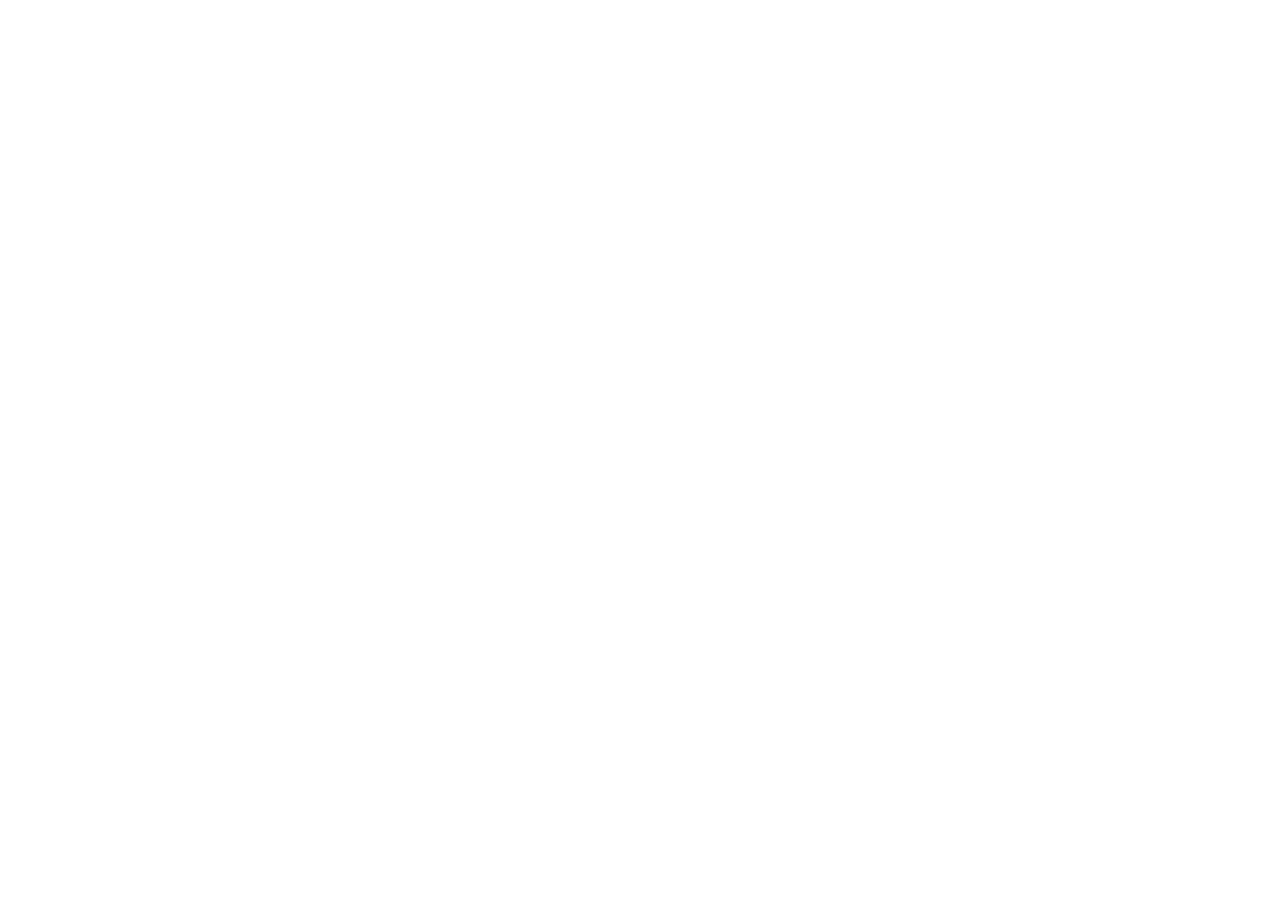
==== index.html @ 5526983c "init project" ====
<!DOCTYPE html>
<html lang="en">
<head>
    <meta charset="UTF-8">
    <meta http-equiv="X-UA-Compatible" content="IE=edge">
    <meta name="viewport" content="width=device-width, initial-scale=1.0">
    <title>Document</title>
</head>
<body>
    
</body>
</html>
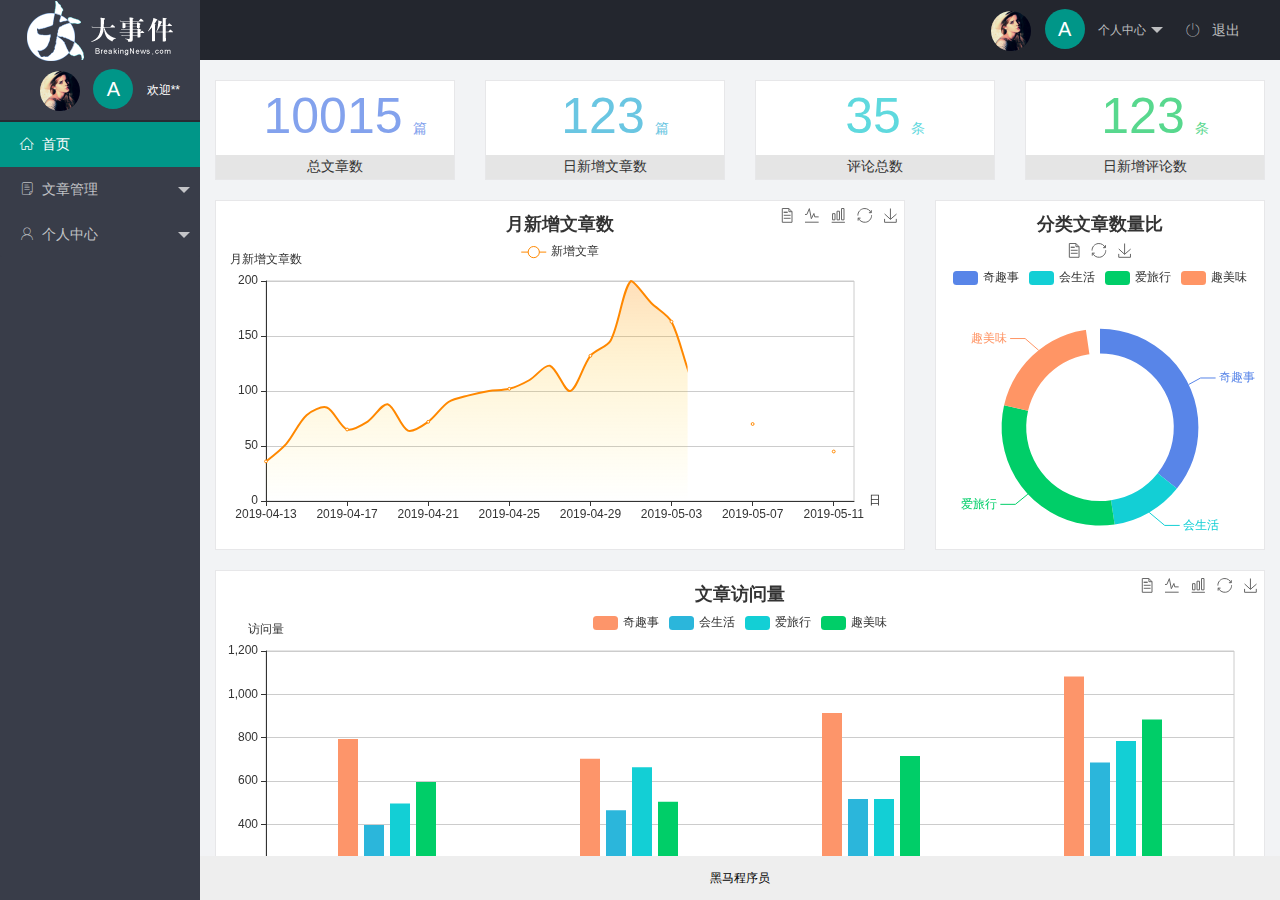
==== commit 1ebec8bf: "完成了主页功能的开发" ====
--- a/index.html
+++ b/index.html
@@ -4,9 +4,85 @@
     <meta charset="UTF-8">
     <meta http-equiv="X-UA-Compatible" content="IE=edge">
     <meta name="viewport" content="width=device-width, initial-scale=1.0">
-    <title>Document</title>
+    <title>后台主页</title>
+    <link rel="stylesheet" href="/assets/fonts/iconfont.css">
+    <link rel="stylesheet" href="/assets/lib/layui/css/layui.css">
+    <link rel="stylesheet" href="/assets/css/index.css">
 </head>
 <body>
-    
-</body>
+    <div class="layui-layout layui-layout-admin">
+      <div class="layui-header">
+        <div class="layui-logo layui-hide-xs layui-bg-black">
+          <img src="/assets/images/logo.png" alt="">
+        </div>
+        <!-- 头部区域（可配合layui 已有的水平导航） -->
+        <ul class="layui-nav layui-layout-right">
+          <li class="layui-nav-item layui-hide layui-show-md-inline-block">
+            <a href="javascript:;" class="head_img">
+              <img src="/assets/images/sample.jpg" class="layui-nav-img">
+              <span class="text_avatar">A</span>
+              个人中心
+            </a>
+            <dl class="layui-nav-child">
+              <dd><a href="">基本资料</a></dd>
+              <dd><a href="">更换头像</a></dd>
+              <dd><a href="">重置密码</a></dd>
+            </dl>
+          </li>
+          <li class="layui-nav-item" lay-header-event="menuRight" lay-unselect>
+            <a href="javascript:;" id="tuichu_btn"><span class="iconfont icon-tuichu"></span>
+              退出
+            </a>
+          </li>
+        </ul>
+      </div>
+      
+      <div class="layui-side layui-bg-black">
+        <div class="layui-side-scroll">
+          <div class="head_img">
+            <img src="/assets/images/sample.jpg" class="layui-nav-img">
+            <span class="text_avatar">A</span>
+            <span id="welcome">欢迎**</span>
+          </div>
+          <!-- 左侧导航区域（可配合layui已有的垂直导航） -->
+          <ul class="layui-nav layui-nav-tree" lay-filter="test" lay-shrink="all">
+            <li class="layui-nav-item layui-this"><a href="/home/dashboard.html" target="fm">
+              <span class="iconfont icon-home"></span>首页</a></li>
+            <li class="layui-nav-item">
+              <a class="" href="javascript:;"><span class="iconfont icon-16"></span>文章管理</a>
+              <dl class="layui-nav-child">
+                <dd><a href="javascript:;"><i class="layui-icon layui-icon-app"></i>文字类别</a></dd>
+                <dd><a href="javascript:;"><i class="layui-icon layui-icon-app"></i>文字列表</a></dd>
+                <dd><a href="javascript:;"><i class="layui-icon layui-icon-app"></i>发表文章</a></dd>
+              </dl>
+            </li>
+            <li class="layui-nav-item">
+              <a href="javascript:;"><span class="iconfont icon-user"></span>个人中心</a>
+              <dl class="layui-nav-child">
+                <dd><a href="javascript:;"><i class="layui-icon layui-icon-app"></i>基本资料</a></dd>
+                <dd><a href="javascript:;"><i class="layui-icon layui-icon-app"></i>更换头像</a></dd>
+                <dd><a href=""><i class="layui-icon layui-icon-app"></i>重置密码</a></dd>
+              </dl>
+            </li>           
+          </ul>
+        </div>
+      </div>
+      
+      <div class="layui-body">
+        <!-- 内容主体区域 -->
+      <iframe name="fm" src="/home/dashboard.html" frameborder="0"></iframe>
+      </div>
+      
+      <div class="layui-footer text_footer">
+        <!-- 底部固定区域 -->
+        黑马程序员
+      </div>
+    </div>
+    <script src="/assets/lib/layui/layui.all.js"></script> 
+    <script src="/assets/lib/jquery.js"></script>
+
+    <script src="/assets/js/baseAPI.js"></script>
+
+    <script src="/assets/js/index.js"></script>
+    </body>
 </html>--- a/assets/fonts/iconfont.css
+++ b/assets/fonts/iconfont.css
@@ -0,0 +1,37 @@
+@font-face {font-family: "iconfont";
+  src: url('iconfont.eot?t=1576139966484'); /* IE9 */
+  src: url('iconfont.eot?t=1576139966484#iefix') format('embedded-opentype'), /* IE6-IE8 */
+  url('[data-uri]') format('woff2'),
+  url('iconfont.woff?t=1576139966484') format('woff'),
+  url('iconfont.ttf?t=1576139966484') format('truetype'), /* chrome, firefox, opera, Safari, Android, iOS 4.2+ */
+  url('iconfont.svg?t=1576139966484#iconfont') format('svg'); /* iOS 4.1- */
+}
+
+.iconfont {
+  font-family: "iconfont" !important;
+  font-size: 16px;
+  font-style: normal;
+  -webkit-font-smoothing: antialiased;
+  -moz-osx-font-smoothing: grayscale;
+}
+
+.icon-home:before {
+  content: "\e6a9";
+}
+
+.icon-user:before {
+  content: "\e614";
+}
+
+.icon-pinglun:before {
+  content: "\e616";
+}
+
+.icon-tuichu:before {
+  content: "\e865";
+}
+
+.icon-16:before {
+  content: "\e615";
+}
+
--- a/assets/lib/layui/css/layui.css
+++ b/assets/lib/layui/css/layui.css
@@ -0,0 +1,2 @@
+/** layui-v2.5.5 MIT License By https://www.layui.com */
+ .layui-inline,img{display:inline-block;vertical-align:middle}h1,h2,h3,h4,h5,h6{font-weight:400}.layui-edge,.layui-header,.layui-inline,.layui-main{position:relative}.layui-body,.layui-edge,.layui-elip{overflow:hidden}.layui-btn,.layui-edge,.layui-inline,img{vertical-align:middle}.layui-btn,.layui-disabled,.layui-icon,.layui-unselect{-moz-user-select:none;-webkit-user-select:none;-ms-user-select:none}.layui-elip,.layui-form-checkbox span,.layui-form-pane .layui-form-label{text-overflow:ellipsis;white-space:nowrap}.layui-breadcrumb,.layui-tree-btnGroup{visibility:hidden}blockquote,body,button,dd,div,dl,dt,form,h1,h2,h3,h4,h5,h6,input,li,ol,p,pre,td,textarea,th,ul{margin:0;padding:0;-webkit-tap-highlight-color:rgba(0,0,0,0)}a:active,a:hover{outline:0}img{border:none}li{list-style:none}table{border-collapse:collapse;border-spacing:0}h4,h5,h6{font-size:100%}button,input,optgroup,option,select,textarea{font-family:inherit;font-size:inherit;font-style:inherit;font-weight:inherit;outline:0}pre{white-space:pre-wrap;white-space:-moz-pre-wrap;white-space:-pre-wrap;white-space:-o-pre-wrap;word-wrap:break-word}body{line-height:24px;font:14px Helvetica Neue,Helvetica,PingFang SC,Tahoma,Arial,sans-serif}hr{height:1px;margin:10px 0;border:0;clear:both}a{color:#333;text-decoration:none}a:hover{color:#777}a cite{font-style:normal;*cursor:pointer}.layui-border-box,.layui-border-box *{box-sizing:border-box}.layui-box,.layui-box *{box-sizing:content-box}.layui-clear{clear:both;*zoom:1}.layui-clear:after{content:'\20';clear:both;*zoom:1;display:block;height:0}.layui-inline{*display:inline;*zoom:1}.layui-edge{display:inline-block;width:0;height:0;border-width:6px;border-style:dashed;border-color:transparent}.layui-edge-top{top:-4px;border-bottom-color:#999;border-bottom-style:solid}.layui-edge-right{border-left-color:#999;border-left-style:solid}.layui-edge-bottom{top:2px;border-top-color:#999;border-top-style:solid}.layui-edge-left{border-right-color:#999;border-right-style:solid}.layui-disabled,.layui-disabled:hover{color:#d2d2d2!important;cursor:not-allowed!important}.layui-circle{border-radius:100%}.layui-show{display:block!important}.layui-hide{display:none!important}@font-face{font-family:layui-icon;src:url(../font/iconfont.eot?v=250);src:url(../font/iconfont.eot?v=250#iefix) format('embedded-opentype'),url(../font/iconfont.woff2?v=250) format('woff2'),url(../font/iconfont.woff?v=250) format('woff'),url(../font/iconfont.ttf?v=250) format('truetype'),url(../font/iconfont.svg?v=250#layui-icon) format('svg')}.layui-icon{font-family:layui-icon!important;font-size:16px;font-style:normal;-webkit-font-smoothing:antialiased;-moz-osx-font-smoothing:grayscale}.layui-icon-reply-fill:before{content:"\e611"}.layui-icon-set-fill:before{content:"\e614"}.layui-icon-menu-fill:before{content:"\e60f"}.layui-icon-search:before{content:"\e615"}.layui-icon-share:before{content:"\e641"}.layui-icon-set-sm:before{content:"\e620"}.layui-icon-engine:before{content:"\e628"}.layui-icon-close:before{content:"\1006"}.layui-icon-close-fill:before{content:"\1007"}.layui-icon-chart-screen:before{content:"\e629"}.layui-icon-star:before{content:"\e600"}.layui-icon-circle-dot:before{content:"\e617"}.layui-icon-chat:before{content:"\e606"}.layui-icon-release:before{content:"\e609"}.layui-icon-list:before{content:"\e60a"}.layui-icon-chart:before{content:"\e62c"}.layui-icon-ok-circle:before{content:"\1005"}.layui-icon-layim-theme:before{content:"\e61b"}.layui-icon-table:before{content:"\e62d"}.layui-icon-right:before{content:"\e602"}.layui-icon-left:before{content:"\e603"}.layui-icon-cart-simple:before{content:"\e698"}.layui-icon-face-cry:before{content:"\e69c"}.layui-icon-face-smile:before{content:"\e6af"}.layui-icon-survey:before{content:"\e6b2"}.layui-icon-tree:before{content:"\e62e"}.layui-icon-upload-circle:before{content:"\e62f"}.layui-icon-add-circle:before{content:"\e61f"}.layui-icon-download-circle:before{content:"\e601"}.layui-icon-templeate-1:before{content:"\e630"}.layui-icon-util:before{content:"\e631"}.layui-icon-face-surprised:before{content:"\e664"}.layui-icon-edit:before{content:"\e642"}.layui-icon-speaker:before{content:"\e645"}.layui-icon-down:before{content:"\e61a"}.layui-icon-file:before{content:"\e621"}.layui-icon-layouts:before{content:"\e632"}.layui-icon-rate-half:before{content:"\e6c9"}.layui-icon-add-circle-fine:before{content:"\e608"}.layui-icon-prev-circle:before{content:"\e633"}.layui-icon-read:before{content:"\e705"}.layui-icon-404:before{content:"\e61c"}.layui-icon-carousel:before{content:"\e634"}.layui-icon-help:before{content:"\e607"}.layui-icon-code-circle:before{content:"\e635"}.layui-icon-water:before{content:"\e636"}.layui-icon-username:before{content:"\e66f"}.layui-icon-find-fill:before{content:"\e670"}.layui-icon-about:before{content:"\e60b"}.layui-icon-location:before{content:"\e715"}.layui-icon-up:before{content:"\e619"}.layui-icon-pause:before{content:"\e651"}.layui-icon-date:before{content:"\e637"}.layui-icon-layim-uploadfile:before{content:"\e61d"}.layui-icon-delete:before{content:"\e640"}.layui-icon-play:before{content:"\e652"}.layui-icon-top:before{content:"\e604"}.layui-icon-friends:before{content:"\e612"}.layui-icon-refresh-3:before{content:"\e9aa"}.layui-icon-ok:before{content:"\e605"}.layui-icon-layer:before{content:"\e638"}.layui-icon-face-smile-fine:before{content:"\e60c"}.layui-icon-dollar:before{content:"\e659"}.layui-icon-group:before{content:"\e613"}.layui-icon-layim-download:before{content:"\e61e"}.layui-icon-picture-fine:before{content:"\e60d"}.layui-icon-link:before{content:"\e64c"}.layui-icon-diamond:before{content:"\e735"}.layui-icon-log:before{content:"\e60e"}.layui-icon-rate-solid:before{content:"\e67a"}.layui-icon-fonts-del:before{content:"\e64f"}.layui-icon-unlink:before{content:"\e64d"}.layui-icon-fonts-clear:before{content:"\e639"}.layui-icon-triangle-r:before{content:"\e623"}.layui-icon-circle:before{content:"\e63f"}.layui-icon-radio:before{content:"\e643"}.layui-icon-align-center:before{content:"\e647"}.layui-icon-align-right:before{content:"\e648"}.layui-icon-align-left:before{content:"\e649"}.layui-icon-loading-1:before{content:"\e63e"}.layui-icon-return:before{content:"\e65c"}.layui-icon-fonts-strong:before{content:"\e62b"}.layui-icon-upload:before{content:"\e67c"}.layui-icon-dialogue:before{content:"\e63a"}.layui-icon-video:before{content:"\e6ed"}.layui-icon-headset:before{content:"\e6fc"}.layui-icon-cellphone-fine:before{content:"\e63b"}.layui-icon-add-1:before{content:"\e654"}.layui-icon-face-smile-b:before{content:"\e650"}.layui-icon-fonts-html:before{content:"\e64b"}.layui-icon-form:before{content:"\e63c"}.layui-icon-cart:before{content:"\e657"}.layui-icon-camera-fill:before{content:"\e65d"}.layui-icon-tabs:before{content:"\e62a"}.layui-icon-fonts-code:before{content:"\e64e"}.layui-icon-fire:before{content:"\e756"}.layui-icon-set:before{content:"\e716"}.layui-icon-fonts-u:before{content:"\e646"}.layui-icon-triangle-d:before{content:"\e625"}.layui-icon-tips:before{content:"\e702"}.layui-icon-picture:before{content:"\e64a"}.layui-icon-more-vertical:before{content:"\e671"}.layui-icon-flag:before{content:"\e66c"}.layui-icon-loading:before{content:"\e63d"}.layui-icon-fonts-i:before{content:"\e644"}.layui-icon-refresh-1:before{content:"\e666"}.layui-icon-rmb:before{content:"\e65e"}.layui-icon-home:before{content:"\e68e"}.layui-icon-user:before{content:"\e770"}.layui-icon-notice:before{content:"\e667"}.layui-icon-login-weibo:before{content:"\e675"}.layui-icon-voice:before{content:"\e688"}.layui-icon-upload-drag:before{content:"\e681"}.layui-icon-login-qq:before{content:"\e676"}.layui-icon-snowflake:before{content:"\e6b1"}.layui-icon-file-b:before{content:"\e655"}.layui-icon-template:before{content:"\e663"}.layui-icon-auz:before{content:"\e672"}.layui-icon-console:before{content:"\e665"}.layui-icon-app:before{content:"\e653"}.layui-icon-prev:before{content:"\e65a"}.layui-icon-website:before{content:"\e7ae"}.layui-icon-next:before{content:"\e65b"}.layui-icon-component:before{content:"\e857"}.layui-icon-more:before{content:"\e65f"}.layui-icon-login-wechat:before{content:"\e677"}.layui-icon-shrink-right:before{content:"\e668"}.layui-icon-spread-left:before{content:"\e66b"}.layui-icon-camera:before{content:"\e660"}.layui-icon-note:before{content:"\e66e"}.layui-icon-refresh:before{content:"\e669"}.layui-icon-female:before{content:"\e661"}.layui-icon-male:before{content:"\e662"}.layui-icon-password:before{content:"\e673"}.layui-icon-senior:before{content:"\e674"}.layui-icon-theme:before{content:"\e66a"}.layui-icon-tread:before{content:"\e6c5"}.layui-icon-praise:before{content:"\e6c6"}.layui-icon-star-fill:before{content:"\e658"}.layui-icon-rate:before{content:"\e67b"}.layui-icon-template-1:before{content:"\e656"}.layui-icon-vercode:before{content:"\e679"}.layui-icon-cellphone:before{content:"\e678"}.layui-icon-screen-full:before{content:"\e622"}.layui-icon-screen-restore:before{content:"\e758"}.layui-icon-cols:before{content:"\e610"}.layui-icon-export:before{content:"\e67d"}.layui-icon-print:before{content:"\e66d"}.layui-icon-slider:before{content:"\e714"}.layui-icon-addition:before{content:"\e624"}.layui-icon-subtraction:before{content:"\e67e"}.layui-icon-service:before{content:"\e626"}.layui-icon-transfer:before{content:"\e691"}.layui-main{width:1140px;margin:0 auto}.layui-header{z-index:1000;height:60px}.layui-header a:hover{transition:all .5s;-webkit-transition:all .5s}.layui-side{position:fixed;left:0;top:0;bottom:0;z-index:999;width:200px;overflow-x:hidden}.layui-side-scroll{position:relative;width:220px;height:100%;overflow-x:hidden}.layui-body{position:absolute;left:200px;right:0;top:0;bottom:0;z-index:998;width:auto;overflow-y:auto;box-sizing:border-box}.layui-layout-body{overflow:hidden}.layui-layout-admin .layui-header{background-color:#23262E}.layui-layout-admin .layui-side{top:60px;width:200px;overflow-x:hidden}.layui-layout-admin .layui-body{position:fixed;top:60px;bottom:44px}.layui-layout-admin .layui-main{width:auto;margin:0 15px}.layui-layout-admin .layui-footer{position:fixed;left:200px;right:0;bottom:0;height:44px;line-height:44px;padding:0 15px;background-color:#eee}.layui-layout-admin .layui-logo{position:absolute;left:0;top:0;width:200px;height:100%;line-height:60px;text-align:center;color:#009688;font-size:16px}.layui-layout-admin .layui-header .layui-nav{background:0 0}.layui-layout-left{position:absolute!important;left:200px;top:0}.layui-layout-right{position:absolute!important;right:0;top:0}.layui-container{position:relative;margin:0 auto;padding:0 15px;box-sizing:border-box}.layui-fluid{position:relative;margin:0 auto;padding:0 15px}.layui-row:after,.layui-row:before{content:'';display:block;clear:both}.layui-col-lg1,.layui-col-lg10,.layui-col-lg11,.layui-col-lg12,.layui-col-lg2,.layui-col-lg3,.layui-col-lg4,.layui-col-lg5,.layui-col-lg6,.layui-col-lg7,.layui-col-lg8,.layui-col-lg9,.layui-col-md1,.layui-col-md10,.layui-col-md11,.layui-col-md12,.layui-col-md2,.layui-col-md3,.layui-col-md4,.layui-col-md5,.layui-col-md6,.layui-col-md7,.layui-col-md8,.layui-col-md9,.layui-col-sm1,.layui-col-sm10,.layui-col-sm11,.layui-col-sm12,.layui-col-sm2,.layui-col-sm3,.layui-col-sm4,.layui-col-sm5,.layui-col-sm6,.layui-col-sm7,.layui-col-sm8,.layui-col-sm9,.layui-col-xs1,.layui-col-xs10,.layui-col-xs11,.layui-col-xs12,.layui-col-xs2,.layui-col-xs3,.layui-col-xs4,.layui-col-xs5,.layui-col-xs6,.layui-col-xs7,.layui-col-xs8,.layui-col-xs9{position:relative;display:block;box-sizing:border-box}.layui-col-xs1,.layui-col-xs10,.layui-col-xs11,.layui-col-xs12,.layui-col-xs2,.layui-col-xs3,.layui-col-xs4,.layui-col-xs5,.layui-col-xs6,.layui-col-xs7,.layui-col-xs8,.layui-col-xs9{float:left}.layui-col-xs1{width:8.33333333%}.layui-col-xs2{width:16.66666667%}.layui-col-xs3{width:25%}.layui-col-xs4{width:33.33333333%}.layui-col-xs5{width:41.66666667%}.layui-col-xs6{width:50%}.layui-col-xs7{width:58.33333333%}.layui-col-xs8{width:66.66666667%}.layui-col-xs9{width:75%}.layui-col-xs10{width:83.33333333%}.layui-col-xs11{width:91.66666667%}.layui-col-xs12{width:100%}.layui-col-xs-offset1{margin-left:8.33333333%}.layui-col-xs-offset2{margin-left:16.66666667%}.layui-col-xs-offset3{margin-left:25%}.layui-col-xs-offset4{margin-left:33.33333333%}.layui-col-xs-offset5{margin-left:41.66666667%}.layui-col-xs-offset6{margin-left:50%}.layui-col-xs-offset7{margin-left:58.33333333%}.layui-col-xs-offset8{margin-left:66.66666667%}.layui-col-xs-offset9{margin-left:75%}.layui-col-xs-offset10{margin-left:83.33333333%}.layui-col-xs-offset11{margin-left:91.66666667%}.layui-col-xs-offset12{margin-left:100%}@media screen and (max-width:768px){.layui-hide-xs{display:none!important}.layui-show-xs-block{display:block!important}.layui-show-xs-inline{display:inline!important}.layui-show-xs-inline-block{display:inline-block!important}}@media screen and (min-width:768px){.layui-container{width:750px}.layui-hide-sm{display:none!important}.layui-show-sm-block{display:block!important}.layui-show-sm-inline{display:inline!important}.layui-show-sm-inline-block{display:inline-block!important}.layui-col-sm1,.layui-col-sm10,.layui-col-sm11,.layui-col-sm12,.layui-col-sm2,.layui-col-sm3,.layui-col-sm4,.layui-col-sm5,.layui-col-sm6,.layui-col-sm7,.layui-col-sm8,.layui-col-sm9{float:left}.layui-col-sm1{width:8.33333333%}.layui-col-sm2{width:16.66666667%}.layui-col-sm3{width:25%}.layui-col-sm4{width:33.33333333%}.layui-col-sm5{width:41.66666667%}.layui-col-sm6{width:50%}.layui-col-sm7{width:58.33333333%}.layui-col-sm8{width:66.66666667%}.layui-col-sm9{width:75%}.layui-col-sm10{width:83.33333333%}.layui-col-sm11{width:91.66666667%}.layui-col-sm12{width:100%}.layui-col-sm-offset1{margin-left:8.33333333%}.layui-col-sm-offset2{margin-left:16.66666667%}.layui-col-sm-offset3{margin-left:25%}.layui-col-sm-offset4{margin-left:33.33333333%}.layui-col-sm-offset5{margin-left:41.66666667%}.layui-col-sm-offset6{margin-left:50%}.layui-col-sm-offset7{margin-left:58.33333333%}.layui-col-sm-offset8{margin-left:66.66666667%}.layui-col-sm-offset9{margin-left:75%}.layui-col-sm-offset10{margin-left:83.33333333%}.layui-col-sm-offset11{margin-left:91.66666667%}.layui-col-sm-offset12{margin-left:100%}}@media screen and (min-width:992px){.layui-container{width:970px}.layui-hide-md{display:none!important}.layui-show-md-block{display:block!important}.layui-show-md-inline{display:inline!important}.layui-show-md-inline-block{display:inline-block!important}.layui-col-md1,.layui-col-md10,.layui-col-md11,.layui-col-md12,.layui-col-md2,.layui-col-md3,.layui-col-md4,.layui-col-md5,.layui-col-md6,.layui-col-md7,.layui-col-md8,.layui-col-md9{float:left}.layui-col-md1{width:8.33333333%}.layui-col-md2{width:16.66666667%}.layui-col-md3{width:25%}.layui-col-md4{width:33.33333333%}.layui-col-md5{width:41.66666667%}.layui-col-md6{width:50%}.layui-col-md7{width:58.33333333%}.layui-col-md8{width:66.66666667%}.layui-col-md9{width:75%}.layui-col-md10{width:83.33333333%}.layui-col-md11{width:91.66666667%}.layui-col-md12{width:100%}.layui-col-md-offset1{margin-left:8.33333333%}.layui-col-md-offset2{margin-left:16.66666667%}.layui-col-md-offset3{margin-left:25%}.layui-col-md-offset4{margin-left:33.33333333%}.layui-col-md-offset5{margin-left:41.66666667%}.layui-col-md-offset6{margin-left:50%}.layui-col-md-offset7{margin-left:58.33333333%}.layui-col-md-offset8{margin-left:66.66666667%}.layui-col-md-offset9{margin-left:75%}.layui-col-md-offset10{margin-left:83.33333333%}.layui-col-md-offset11{margin-left:91.66666667%}.layui-col-md-offset12{margin-left:100%}}@media screen and (min-width:1200px){.layui-container{width:1170px}.layui-hide-lg{display:none!important}.layui-show-lg-block{display:block!important}.layui-show-lg-inline{display:inline!important}.layui-show-lg-inline-block{display:inline-block!important}.layui-col-lg1,.layui-col-lg10,.layui-col-lg11,.layui-col-lg12,.layui-col-lg2,.layui-col-lg3,.layui-col-lg4,.layui-col-lg5,.layui-col-lg6,.layui-col-lg7,.layui-col-lg8,.layui-col-lg9{float:left}.layui-col-lg1{width:8.33333333%}.layui-col-lg2{width:16.66666667%}.layui-col-lg3{width:25%}.layui-col-lg4{width:33.33333333%}.layui-col-lg5{width:41.66666667%}.layui-col-lg6{width:50%}.layui-col-lg7{width:58.33333333%}.layui-col-lg8{width:66.66666667%}.layui-col-lg9{width:75%}.layui-col-lg10{width:83.33333333%}.layui-col-lg11{width:91.66666667%}.layui-col-lg12{width:100%}.layui-col-lg-offset1{margin-left:8.33333333%}.layui-col-lg-offset2{margin-left:16.66666667%}.layui-col-lg-offset3{margin-left:25%}.layui-col-lg-offset4{margin-left:33.33333333%}.layui-col-lg-offset5{margin-left:41.66666667%}.layui-col-lg-offset6{margin-left:50%}.layui-col-lg-offset7{margin-left:58.33333333%}.layui-col-lg-offset8{margin-left:66.66666667%}.layui-col-lg-offset9{margin-left:75%}.layui-col-lg-offset10{margin-left:83.33333333%}.layui-col-lg-offset11{margin-left:91.66666667%}.layui-col-lg-offset12{margin-left:100%}}.layui-col-space1{margin:-.5px}.layui-col-space1>*{padding:.5px}.layui-col-space3{margin:-1.5px}.layui-col-space3>*{padding:1.5px}.layui-col-space5{margin:-2.5px}.layui-col-space5>*{padding:2.5px}.layui-col-space8{margin:-3.5px}.layui-col-space8>*{padding:3.5px}.layui-col-space10{margin:-5px}.layui-col-space10>*{padding:5px}.layui-col-space12{margin:-6px}.layui-col-space12>*{padding:6px}.layui-col-space15{margin:-7.5px}.layui-col-space15>*{padding:7.5px}.layui-col-space18{margin:-9px}.layui-col-space18>*{padding:9px}.layui-col-space20{margin:-10px}.layui-col-space20>*{padding:10px}.layui-col-space22{margin:-11px}.layui-col-space22>*{padding:11px}.layui-col-space25{margin:-12.5px}.layui-col-space25>*{padding:12.5px}.layui-col-space30{margin:-15px}.layui-col-space30>*{padding:15px}.layui-btn,.layui-input,.layui-select,.layui-textarea,.layui-upload-button{outline:0;-webkit-appearance:none;transition:all .3s;-webkit-transition:all .3s;box-sizing:border-box}.layui-elem-quote{margin-bottom:10px;padding:15px;line-height:22px;border-left:5px solid #009688;border-radius:0 2px 2px 0;background-color:#f2f2f2}.layui-quote-nm{border-style:solid;border-width:1px 1px 1px 5px;background:0 0}.layui-elem-field{margin-bottom:10px;padding:0;border-width:1px;border-style:solid}.layui-elem-field legend{margin-left:20px;padding:0 10px;font-size:20px;font-weight:300}.layui-field-title{margin:10px 0 20px;border-width:1px 0 0}.layui-field-box{padding:10px 15px}.layui-field-title .layui-field-box{padding:10px 0}.layui-progress{position:relative;height:6px;border-radius:20px;background-color:#e2e2e2}.layui-progress-bar{position:absolute;left:0;top:0;width:0;max-width:100%;height:6px;border-radius:20px;text-align:right;background-color:#5FB878;transition:all .3s;-webkit-transition:all .3s}.layui-progress-big,.layui-progress-big .layui-progress-bar{height:18px;line-height:18px}.layui-progress-text{position:relative;top:-20px;line-height:18px;font-size:12px;color:#666}.layui-progress-big .layui-progress-text{position:static;padding:0 10px;color:#fff}.layui-collapse{border-width:1px;border-style:solid;border-radius:2px}.layui-colla-content,.layui-colla-item{border-top-width:1px;border-top-style:solid}.layui-colla-item:first-child{border-top:none}.layui-colla-title{position:relative;height:42px;line-height:42px;padding:0 15px 0 35px;color:#333;background-color:#f2f2f2;cursor:pointer;font-size:14px;overflow:hidden}.layui-colla-content{display:none;padding:10px 15px;line-height:22px;color:#666}.layui-colla-icon{position:absolute;left:15px;top:0;font-size:14px}.layui-card{margin-bottom:15px;border-radius:2px;background-color:#fff;box-shadow:0 1px 2px 0 rgba(0,0,0,.05)}.layui-card:last-child{margin-bottom:0}.layui-card-header{position:relative;height:42px;line-height:42px;padding:0 15px;border-bottom:1px solid #f6f6f6;color:#333;border-radius:2px 2px 0 0;font-size:14px}.layui-bg-black,.layui-bg-blue,.layui-bg-cyan,.layui-bg-green,.layui-bg-orange,.layui-bg-red{color:#fff!important}.layui-card-body{position:relative;padding:10px 15px;line-height:24px}.layui-card-body[pad15]{padding:15px}.layui-card-body[pad20]{padding:20px}.layui-card-body .layui-table{margin:5px 0}.layui-card .layui-tab{margin:0}.layui-panel-window{position:relative;padding:15px;border-radius:0;border-top:5px solid #E6E6E6;background-color:#fff}.layui-auxiliar-moving{position:fixed;left:0;right:0;top:0;bottom:0;width:100%;height:100%;background:0 0;z-index:9999999999}.layui-form-label,.layui-form-mid,.layui-form-select,.layui-input-block,.layui-input-inline,.layui-textarea{position:relative}.layui-bg-red{background-color:#FF5722!important}.layui-bg-orange{background-color:#FFB800!important}.layui-bg-green{background-color:#009688!important}.layui-bg-cyan{background-color:#2F4056!important}.layui-bg-blue{background-color:#1E9FFF!important}.layui-bg-black{background-color:#393D49!important}.layui-bg-gray{background-color:#eee!important;color:#666!important}.layui-badge-rim,.layui-colla-content,.layui-colla-item,.layui-collapse,.layui-elem-field,.layui-form-pane .layui-form-item[pane],.layui-form-pane .layui-form-label,.layui-input,.layui-layedit,.layui-layedit-tool,.layui-quote-nm,.layui-select,.layui-tab-bar,.layui-tab-card,.layui-tab-title,.layui-tab-title .layui-this:after,.layui-textarea{border-color:#e6e6e6}.layui-timeline-item:before,hr{background-color:#e6e6e6}.layui-text{line-height:22px;font-size:14px;color:#666}.layui-text h1,.layui-text h2,.layui-text h3{font-weight:500;color:#333}.layui-text h1{font-size:30px}.layui-text h2{font-size:24px}.layui-text h3{font-size:18px}.layui-text a:not(.layui-btn){color:#01AAED}.layui-text a:not(.layui-btn):hover{text-decoration:underline}.layui-text ul{padding:5px 0 5px 15px}.layui-text ul li{margin-top:5px;list-style-type:disc}.layui-text em,.layui-word-aux{color:#999!important;padding:0 5px!important}.layui-btn{display:inline-block;height:38px;line-height:38px;padding:0 18px;background-color:#009688;color:#fff;white-space:nowrap;text-align:center;font-size:14px;border:none;border-radius:2px;cursor:pointer}.layui-btn:hover{opacity:.8;filter:alpha(opacity=80);color:#fff}.layui-btn:active{opacity:1;filter:alpha(opacity=100)}.layui-btn+.layui-btn{margin-left:10px}.layui-btn-container{font-size:0}.layui-btn-container .layui-btn{margin-right:10px;margin-bottom:10px}.layui-btn-container .layui-btn+.layui-btn{margin-left:0}.layui-table .layui-btn-container .layui-btn{margin-bottom:9px}.layui-btn-radius{border-radius:100px}.layui-btn .layui-icon{margin-right:3px;font-size:18px;vertical-align:bottom;vertical-align:middle\9}.layui-btn-primary{border:1px solid #C9C9C9;background-color:#fff;color:#555}.layui-btn-primary:hover{border-color:#009688;color:#333}.layui-btn-normal{background-color:#1E9FFF}.layui-btn-warm{background-color:#FFB800}.layui-btn-danger{background-color:#FF5722}.layui-btn-checked{background-color:#5FB878}.layui-btn-disabled,.layui-btn-disabled:active,.layui-btn-disabled:hover{border:1px solid #e6e6e6;background-color:#FBFBFB;color:#C9C9C9;cursor:not-allowed;opacity:1}.layui-btn-lg{height:44px;line-height:44px;padding:0 25px;font-size:16px}.layui-btn-sm{height:30px;line-height:30px;padding:0 10px;font-size:12px}.layui-btn-sm i{font-size:16px!important}.layui-btn-xs{height:22px;line-height:22px;padding:0 5px;font-size:12px}.layui-btn-xs i{font-size:14px!important}.layui-btn-group{display:inline-block;vertical-align:middle;font-size:0}.layui-btn-group .layui-btn{margin-left:0!important;margin-right:0!important;border-left:1px solid rgba(255,255,255,.5);border-radius:0}.layui-btn-group .layui-btn-primary{border-left:none}.layui-btn-group .layui-btn-primary:hover{border-color:#C9C9C9;color:#009688}.layui-btn-group .layui-btn:first-child{border-left:none;border-radius:2px 0 0 2px}.layui-btn-group .layui-btn-primary:first-child{border-left:1px solid #c9c9c9}.layui-btn-group .layui-btn:last-child{border-radius:0 2px 2px 0}.layui-btn-group .layui-btn+.layui-btn{margin-left:0}.layui-btn-group+.layui-btn-group{margin-left:10px}.layui-btn-fluid{width:100%}.layui-input,.layui-select,.layui-textarea{height:38px;line-height:1.3;line-height:38px\9;border-width:1px;border-style:solid;background-color:#fff;border-radius:2px}.layui-input::-webkit-input-placeholder,.layui-select::-webkit-input-placeholder,.layui-textarea::-webkit-input-placeholder{line-height:1.3}.layui-input,.layui-textarea{display:block;width:100%;padding-left:10px}.layui-input:hover,.layui-textarea:hover{border-color:#D2D2D2!important}.layui-input:focus,.layui-textarea:focus{border-color:#C9C9C9!important}.layui-textarea{min-height:100px;height:auto;line-height:20px;padding:6px 10px;resize:vertical}.layui-select{padding:0 10px}.layui-form input[type=checkbox],.layui-form input[type=radio],.layui-form select{display:none}.layui-form [lay-ignore]{display:initial}.layui-form-item{margin-bottom:15px;clear:both;*zoom:1}.layui-form-item:after{content:'\20';clear:both;*zoom:1;display:block;height:0}.layui-form-label{float:left;display:block;padding:9px 15px;width:80px;font-weight:400;line-height:20px;text-align:right}.layui-form-label-col{display:block;float:none;padding:9px 0;line-height:20px;text-align:left}.layui-form-item .layui-inline{margin-bottom:5px;margin-right:10px}.layui-input-block{margin-left:110px;min-height:36px}.layui-input-inline{display:inline-block;vertical-align:middle}.layui-form-item .layui-input-inline{float:left;width:190px;margin-right:10px}.layui-form-text .layui-input-inline{width:auto}.layui-form-mid{float:left;display:block;padding:9px 0!important;line-height:20px;margin-right:10px}.layui-form-danger+.layui-form-select .layui-input,.layui-form-danger:focus{border-color:#FF5722!important}.layui-form-select .layui-input{padding-right:30px;cursor:pointer}.layui-form-select .layui-edge{position:absolute;right:10px;top:50%;margin-top:-3px;cursor:pointer;border-width:6px;border-top-color:#c2c2c2;border-top-style:solid;transition:all .3s;-webkit-transition:all .3s}.layui-form-select dl{display:none;position:absolute;left:0;top:42px;padding:5px 0;z-index:899;min-width:100%;border:1px solid #d2d2d2;max-height:300px;overflow-y:auto;background-color:#fff;border-radius:2px;box-shadow:0 2px 4px rgba(0,0,0,.12);box-sizing:border-box}.layui-form-select dl dd,.layui-form-select dl dt{padding:0 10px;line-height:36px;white-space:nowrap;overflow:hidden;text-overflow:ellipsis}.layui-form-select dl dt{font-size:12px;color:#999}.layui-form-select dl dd{cursor:pointer}.layui-form-select dl dd:hover{background-color:#f2f2f2;-webkit-transition:.5s all;transition:.5s all}.layui-form-select .layui-select-group dd{padding-left:20px}.layui-form-select dl dd.layui-select-tips{padding-left:10px!important;color:#999}.layui-form-select dl dd.layui-this{background-color:#5FB878;color:#fff}.layui-form-checkbox,.layui-form-select dl dd.layui-disabled{background-color:#fff}.layui-form-selected dl{display:block}.layui-form-checkbox,.layui-form-checkbox *,.layui-form-switch{display:inline-block;vertical-align:middle}.layui-form-selected .layui-edge{margin-top:-9px;-webkit-transform:rotate(180deg);transform:rotate(180deg);margin-top:-3px\9}:root .layui-form-selected .layui-edge{margin-top:-9px\0/IE9}.layui-form-selectup dl{top:auto;bottom:42px}.layui-select-none{margin:5px 0;text-align:center;color:#999}.layui-select-disabled .layui-disabled{border-color:#eee!important}.layui-select-disabled .layui-edge{border-top-color:#d2d2d2}.layui-form-checkbox{position:relative;height:30px;line-height:30px;margin-right:10px;padding-right:30px;cursor:pointer;font-size:0;-webkit-transition:.1s linear;transition:.1s linear;box-sizing:border-box}.layui-form-checkbox span{padding:0 10px;height:100%;font-size:14px;border-radius:2px 0 0 2px;background-color:#d2d2d2;color:#fff;overflow:hidden}.layui-form-checkbox:hover span{background-color:#c2c2c2}.layui-form-checkbox i{position:absolute;right:0;top:0;width:30px;height:28px;border:1px solid #d2d2d2;border-left:none;border-radius:0 2px 2px 0;color:#fff;font-size:20px;text-align:center}.layui-form-checkbox:hover i{border-color:#c2c2c2;color:#c2c2c2}.layui-form-checked,.layui-form-checked:hover{border-color:#5FB878}.layui-form-checked span,.layui-form-checked:hover span{background-color:#5FB878}.layui-form-checked i,.layui-form-checked:hover i{color:#5FB878}.layui-form-item .layui-form-checkbox{margin-top:4px}.layui-form-checkbox[lay-skin=primary]{height:auto!important;line-height:normal!important;min-width:18px;min-height:18px;border:none!important;margin-right:0;padding-left:28px;padding-right:0;background:0 0}.layui-form-checkbox[lay-skin=primary] span{padding-left:0;padding-right:15px;line-height:18px;background:0 0;color:#666}.layui-form-checkbox[lay-skin=primary] i{right:auto;left:0;width:16px;height:16px;line-height:16px;border:1px solid #d2d2d2;font-size:12px;border-radius:2px;background-color:#fff;-webkit-transition:.1s linear;transition:.1s linear}.layui-form-checkbox[lay-skin=primary]:hover i{border-color:#5FB878;color:#fff}.layui-form-checked[lay-skin=primary] i{border-color:#5FB878!important;background-color:#5FB878;color:#fff}.layui-checkbox-disbaled[lay-skin=primary] span{background:0 0!important;color:#c2c2c2}.layui-checkbox-disbaled[lay-skin=primary]:hover i{border-color:#d2d2d2}.layui-form-item .layui-form-checkbox[lay-skin=primary]{margin-top:10px}.layui-form-switch{position:relative;height:22px;line-height:22px;min-width:35px;padding:0 5px;margin-top:8px;border:1px solid #d2d2d2;border-radius:20px;cursor:pointer;background-color:#fff;-webkit-transition:.1s linear;transition:.1s linear}.layui-form-switch i{position:absolute;left:5px;top:3px;width:16px;height:16px;border-radius:20px;background-color:#d2d2d2;-webkit-transition:.1s linear;transition:.1s linear}.layui-form-switch em{position:relative;top:0;width:25px;margin-left:21px;padding:0!important;text-align:center!important;color:#999!important;font-style:normal!important;font-size:12px}.layui-form-onswitch{border-color:#5FB878;background-color:#5FB878}.layui-checkbox-disbaled,.layui-checkbox-disbaled i{border-color:#e2e2e2!important}.layui-form-onswitch i{left:100%;margin-left:-21px;background-color:#fff}.layui-form-onswitch em{margin-left:5px;margin-right:21px;color:#fff!important}.layui-checkbox-disbaled span{background-color:#e2e2e2!important}.layui-checkbox-disbaled:hover i{color:#fff!important}[lay-radio]{display:none}.layui-form-radio,.layui-form-radio *{display:inline-block;vertical-align:middle}.layui-form-radio{line-height:28px;margin:6px 10px 0 0;padding-right:10px;cursor:pointer;font-size:0}.layui-form-radio *{font-size:14px}.layui-form-radio>i{margin-right:8px;font-size:22px;color:#c2c2c2}.layui-form-radio>i:hover,.layui-form-radioed>i{color:#5FB878}.layui-radio-disbaled>i{color:#e2e2e2!important}.layui-form-pane .layui-form-label{width:110px;padding:8px 15px;height:38px;line-height:20px;border-width:1px;border-style:solid;border-radius:2px 0 0 2px;text-align:center;background-color:#FBFBFB;overflow:hidden;box-sizing:border-box}.layui-form-pane .layui-input-inline{margin-left:-1px}.layui-form-pane .layui-input-block{margin-left:110px;left:-1px}.layui-form-pane .layui-input{border-radius:0 2px 2px 0}.layui-form-pane .layui-form-text .layui-form-label{float:none;width:100%;border-radius:2px;box-sizing:border-box;text-align:left}.layui-form-pane .layui-form-text .layui-input-inline{display:block;margin:0;top:-1px;clear:both}.layui-form-pane .layui-form-text .layui-input-block{margin:0;left:0;top:-1px}.layui-form-pane .layui-form-text .layui-textarea{min-height:100px;border-radius:0 0 2px 2px}.layui-form-pane .layui-form-checkbox{margin:4px 0 4px 10px}.layui-form-pane .layui-form-radio,.layui-form-pane .layui-form-switch{margin-top:6px;margin-left:10px}.layui-form-pane .layui-form-item[pane]{position:relative;border-width:1px;border-style:solid}.layui-form-pane .layui-form-item[pane] .layui-form-label{position:absolute;left:0;top:0;height:100%;border-width:0 1px 0 0}.layui-form-pane .layui-form-item[pane] .layui-input-inline{margin-left:110px}@media screen and (max-width:450px){.layui-form-item .layui-form-label{text-overflow:ellipsis;overflow:hidden;white-space:nowrap}.layui-form-item .layui-inline{display:block;margin-right:0;margin-bottom:20px;clear:both}.layui-form-item .layui-inline:after{content:'\20';clear:both;display:block;height:0}.layui-form-item .layui-input-inline{display:block;float:none;left:-3px;width:auto;margin:0 0 10px 112px}.layui-form-item .layui-input-inline+.layui-form-mid{margin-left:110px;top:-5px;padding:0}.layui-form-item .layui-form-checkbox{margin-right:5px;margin-bottom:5px}}.layui-layedit{border-width:1px;border-style:solid;border-radius:2px}.layui-layedit-tool{padding:3px 5px;border-bottom-width:1px;border-bottom-style:solid;font-size:0}.layedit-tool-fixed{position:fixed;top:0;border-top:1px solid #e2e2e2}.layui-layedit-tool .layedit-tool-mid,.layui-layedit-tool .layui-icon{display:inline-block;vertical-align:middle;text-align:center;font-size:14px}.layui-layedit-tool .layui-icon{position:relative;width:32px;height:30px;line-height:30px;margin:3px 5px;color:#777;cursor:pointer;border-radius:2px}.layui-layedit-tool .layui-icon:hover{color:#393D49}.layui-layedit-tool .layui-icon:active{color:#000}.layui-layedit-tool .layedit-tool-active{background-color:#e2e2e2;color:#000}.layui-layedit-tool .layui-disabled,.layui-layedit-tool .layui-disabled:hover{color:#d2d2d2;cursor:not-allowed}.layui-layedit-tool .layedit-tool-mid{width:1px;height:18px;margin:0 10px;background-color:#d2d2d2}.layedit-tool-html{width:50px!important;font-size:30px!important}.layedit-tool-b,.layedit-tool-code,.layedit-tool-help{font-size:16px!important}.layedit-tool-d,.layedit-tool-face,.layedit-tool-image,.layedit-tool-unlink{font-size:18px!important}.layedit-tool-image input{position:absolute;font-size:0;left:0;top:0;width:100%;height:100%;opacity:.01;filter:Alpha(opacity=1);cursor:pointer}.layui-layedit-iframe iframe{display:block;width:100%}#LAY_layedit_code{overflow:hidden}.layui-laypage{display:inline-block;*display:inline;*zoom:1;vertical-align:middle;margin:10px 0;font-size:0}.layui-laypage>a:first-child,.layui-laypage>a:first-child em{border-radius:2px 0 0 2px}.layui-laypage>a:last-child,.layui-laypage>a:last-child em{border-radius:0 2px 2px 0}.layui-laypage>:first-child{margin-left:0!important}.layui-laypage>:last-child{margin-right:0!important}.layui-laypage a,.layui-laypage button,.layui-laypage input,.layui-laypage select,.layui-laypage span{border:1px solid #e2e2e2}.layui-laypage a,.layui-laypage span{display:inline-block;*display:inline;*zoom:1;vertical-align:middle;padding:0 15px;height:28px;line-height:28px;margin:0 -1px 5px 0;background-color:#fff;color:#333;font-size:12px}.layui-flow-more a *,.layui-laypage input,.layui-table-view select[lay-ignore]{display:inline-block}.layui-laypage a:hover{color:#009688}.layui-laypage em{font-style:normal}.layui-laypage .layui-laypage-spr{color:#999;font-weight:700}.layui-laypage a{text-decoration:none}.layui-laypage .layui-laypage-curr{position:relative}.layui-laypage .layui-laypage-curr em{position:relative;color:#fff}.layui-laypage .layui-laypage-curr .layui-laypage-em{position:absolute;left:-1px;top:-1px;padding:1px;width:100%;height:100%;background-color:#009688}.layui-laypage-em{border-radius:2px}.layui-laypage-next em,.layui-laypage-prev em{font-family:Sim sun;font-size:16px}.layui-laypage .layui-laypage-count,.layui-laypage .layui-laypage-limits,.layui-laypage .layui-laypage-refresh,.layui-laypage .layui-laypage-skip{margin-left:10px;margin-right:10px;padding:0;border:none}.layui-laypage .layui-laypage-limits,.layui-laypage .layui-laypage-refresh{vertical-align:top}.layui-laypage .layui-laypage-refresh i{font-size:18px;cursor:pointer}.layui-laypage select{height:22px;padding:3px;border-radius:2px;cursor:pointer}.layui-laypage .layui-laypage-skip{height:30px;line-height:30px;color:#999}.layui-laypage button,.layui-laypage input{height:30px;line-height:30px;border-radius:2px;vertical-align:top;background-color:#fff;box-sizing:border-box}.layui-laypage input{width:40px;margin:0 10px;padding:0 3px;text-align:center}.layui-laypage input:focus,.layui-laypage select:focus{border-color:#009688!important}.layui-laypage button{margin-left:10px;padding:0 10px;cursor:pointer}.layui-table,.layui-table-view{margin:10px 0}.layui-flow-more{margin:10px 0;text-align:center;color:#999;font-size:14px}.layui-flow-more a{height:32px;line-height:32px}.layui-flow-more a *{vertical-align:top}.layui-flow-more a cite{padding:0 20px;border-radius:3px;background-color:#eee;color:#333;font-style:normal}.layui-flow-more a cite:hover{opacity:.8}.layui-flow-more a i{font-size:30px;color:#737383}.layui-table{width:100%;background-color:#fff;color:#666}.layui-table tr{transition:all .3s;-webkit-transition:all .3s}.layui-table th{text-align:left;font-weight:400}.layui-table tbody tr:hover,.layui-table thead tr,.layui-table-click,.layui-table-header,.layui-table-hover,.layui-table-mend,.layui-table-patch,.layui-table-tool,.layui-table-total,.layui-table-total tr,.layui-table[lay-even] tr:nth-child(even){background-color:#f2f2f2}.layui-table td,.layui-table th,.layui-table-col-set,.layui-table-fixed-r,.layui-table-grid-down,.layui-table-header,.layui-table-page,.layui-table-tips-main,.layui-table-tool,.layui-table-total,.layui-table-view,.layui-table[lay-skin=line],.layui-table[lay-skin=row]{border-width:1px;border-style:solid;border-color:#e6e6e6}.layui-table td,.layui-table th{position:relative;padding:9px 15px;min-height:20px;line-height:20px;font-size:14px}.layui-table[lay-skin=line] td,.layui-table[lay-skin=line] th{border-width:0 0 1px}.layui-table[lay-skin=row] td,.layui-table[lay-skin=row] th{border-width:0 1px 0 0}.layui-table[lay-skin=nob] td,.layui-table[lay-skin=nob] th{border:none}.layui-table img{max-width:100px}.layui-table[lay-size=lg] td,.layui-table[lay-size=lg] th{padding:15px 30px}.layui-table-view .layui-table[lay-size=lg] .layui-table-cell{height:40px;line-height:40px}.layui-table[lay-size=sm] td,.layui-table[lay-size=sm] th{font-size:12px;padding:5px 10px}.layui-table-view .layui-table[lay-size=sm] .layui-table-cell{height:20px;line-height:20px}.layui-table[lay-data]{display:none}.layui-table-box{position:relative;overflow:hidden}.layui-table-view .layui-table{position:relative;width:auto;margin:0}.layui-table-view .layui-table[lay-skin=line]{border-width:0 1px 0 0}.layui-table-view .layui-table[lay-skin=row]{border-width:0 0 1px}.layui-table-view .layui-table td,.layui-table-view .layui-table th{padding:5px 0;border-top:none;border-left:none}.layui-table-view .layui-table th.layui-unselect .layui-table-cell span{cursor:pointer}.layui-table-view .layui-table td{cursor:default}.layui-table-view .layui-table td[data-edit=text]{cursor:text}.layui-table-view .layui-form-checkbox[lay-skin=primary] i{width:18px;height:18px}.layui-table-view .layui-form-radio{line-height:0;padding:0}.layui-table-view .layui-form-radio>i{margin:0;font-size:20px}.layui-table-init{position:absolute;left:0;top:0;width:100%;height:100%;text-align:center;z-index:110}.layui-table-init .layui-icon{position:absolute;left:50%;top:50%;margin:-15px 0 0 -15px;font-size:30px;color:#c2c2c2}.layui-table-header{border-width:0 0 1px;overflow:hidden}.layui-table-header .layui-table{margin-bottom:-1px}.layui-table-tool .layui-inline[lay-event]{position:relative;width:26px;height:26px;padding:5px;line-height:16px;margin-right:10px;text-align:center;color:#333;border:1px solid #ccc;cursor:pointer;-webkit-transition:.5s all;transition:.5s all}.layui-table-tool .layui-inline[lay-event]:hover{border:1px solid #999}.layui-table-tool-temp{padding-right:120px}.layui-table-tool-self{position:absolute;right:17px;top:10px}.layui-table-tool .layui-table-tool-self .layui-inline[lay-event]{margin:0 0 0 10px}.layui-table-tool-panel{position:absolute;top:29px;left:-1px;padding:5px 0;min-width:150px;min-height:40px;border:1px solid #d2d2d2;text-align:left;overflow-y:auto;background-color:#fff;box-shadow:0 2px 4px rgba(0,0,0,.12)}.layui-table-cell,.layui-table-tool-panel li{overflow:hidden;text-overflow:ellipsis;white-space:nowrap}.layui-table-tool-panel li{padding:0 10px;line-height:30px;-webkit-transition:.5s all;transition:.5s all}.layui-table-tool-panel li .layui-form-checkbox[lay-skin=primary]{width:100%;padding-left:28px}.layui-table-tool-panel li:hover{background-color:#f2f2f2}.layui-table-tool-panel li .layui-form-checkbox[lay-skin=primary] i{position:absolute;left:0;top:0}.layui-table-tool-panel li .layui-form-checkbox[lay-skin=primary] span{padding:0}.layui-table-tool .layui-table-tool-self .layui-table-tool-panel{left:auto;right:-1px}.layui-table-col-set{position:absolute;right:0;top:0;width:20px;height:100%;border-width:0 0 0 1px;background-color:#fff}.layui-table-sort{width:10px;height:20px;margin-left:5px;cursor:pointer!important}.layui-table-sort .layui-edge{position:absolute;left:5px;border-width:5px}.layui-table-sort .layui-table-sort-asc{top:3px;border-top:none;border-bottom-style:solid;border-bottom-color:#b2b2b2}.layui-table-sort .layui-table-sort-asc:hover{border-bottom-color:#666}.layui-table-sort .layui-table-sort-desc{bottom:5px;border-bottom:none;border-top-style:solid;border-top-color:#b2b2b2}.layui-table-sort .layui-table-sort-desc:hover{border-top-color:#666}.layui-table-sort[lay-sort=asc] .layui-table-sort-asc{border-bottom-color:#000}.layui-table-sort[lay-sort=desc] .layui-table-sort-desc{border-top-color:#000}.layui-table-cell{height:28px;line-height:28px;padding:0 15px;position:relative;box-sizing:border-box}.layui-table-cell .layui-form-checkbox[lay-skin=primary]{top:-1px;padding:0}.layui-table-cell .layui-table-link{color:#01AAED}.laytable-cell-checkbox,.laytable-cell-numbers,.laytable-cell-radio,.laytable-cell-space{padding:0;text-align:center}.layui-table-body{position:relative;overflow:auto;margin-right:-1px;margin-bottom:-1px}.layui-table-body .layui-none{line-height:26px;padding:15px;text-align:center;color:#999}.layui-table-fixed{position:absolute;left:0;top:0;z-index:101}.layui-table-fixed .layui-table-body{overflow:hidden}.layui-table-fixed-l{box-shadow:0 -1px 8px rgba(0,0,0,.08)}.layui-table-fixed-r{left:auto;right:-1px;border-width:0 0 0 1px;box-shadow:-1px 0 8px rgba(0,0,0,.08)}.layui-table-fixed-r .layui-table-header{position:relative;overflow:visible}.layui-table-mend{position:absolute;right:-49px;top:0;height:100%;width:50px}.layui-table-tool{position:relative;z-index:890;width:100%;min-height:50px;line-height:30px;padding:10px 15px;border-width:0 0 1px}.layui-table-tool .layui-btn-container{margin-bottom:-10px}.layui-table-page,.layui-table-total{border-width:1px 0 0;margin-bottom:-1px;overflow:hidden}.layui-table-page{position:relative;width:100%;padding:7px 7px 0;height:41px;font-size:12px;white-space:nowrap}.layui-table-page>div{height:26px}.layui-table-page .layui-laypage{margin:0}.layui-table-page .layui-laypage a,.layui-table-page .layui-laypage span{height:26px;line-height:26px;margin-bottom:10px;border:none;background:0 0}.layui-table-page .layui-laypage a,.layui-table-page .layui-laypage span.layui-laypage-curr{padding:0 12px}.layui-table-page .layui-laypage span{margin-left:0;padding:0}.layui-table-page .layui-laypage .layui-laypage-prev{margin-left:-7px!important}.layui-table-page .layui-laypage .layui-laypage-curr .layui-laypage-em{left:0;top:0;padding:0}.layui-table-page .layui-laypage button,.layui-table-page .layui-laypage input{height:26px;line-height:26px}.layui-table-page .layui-laypage input{width:40px}.layui-table-page .layui-laypage button{padding:0 10px}.layui-table-page select{height:18px}.layui-table-patch .layui-table-cell{padding:0;width:30px}.layui-table-edit{position:absolute;left:0;top:0;width:100%;height:100%;padding:0 14px 1px;border-radius:0;box-shadow:1px 1px 20px rgba(0,0,0,.15)}.layui-table-edit:focus{border-color:#5FB878!important}select.layui-table-edit{padding:0 0 0 10px;border-color:#C9C9C9}.layui-table-view .layui-form-checkbox,.layui-table-view .layui-form-radio,.layui-table-view .layui-form-switch{top:0;margin:0;box-sizing:content-box}.layui-table-view .layui-form-checkbox{top:-1px;height:26px;line-height:26px}.layui-table-view .layui-form-checkbox i{height:26px}.layui-table-grid .layui-table-cell{overflow:visible}.layui-table-grid-down{position:absolute;top:0;right:0;width:26px;height:100%;padding:5px 0;border-width:0 0 0 1px;text-align:center;background-color:#fff;color:#999;cursor:pointer}.layui-table-grid-down .layui-icon{position:absolute;top:50%;left:50%;margin:-8px 0 0 -8px}.layui-table-grid-down:hover{background-color:#fbfbfb}body .layui-table-tips .layui-layer-content{background:0 0;padding:0;box-shadow:0 1px 6px rgba(0,0,0,.12)}.layui-table-tips-main{margin:-44px 0 0 -1px;max-height:150px;padding:8px 15px;font-size:14px;overflow-y:scroll;background-color:#fff;color:#666}.layui-table-tips-c{position:absolute;right:-3px;top:-13px;width:20px;height:20px;padding:3px;cursor:pointer;background-color:#666;border-radius:50%;color:#fff}.layui-table-tips-c:hover{background-color:#777}.layui-table-tips-c:before{position:relative;right:-2px}.layui-upload-file{display:none!important;opacity:.01;filter:Alpha(opacity=1)}.layui-upload-drag,.layui-upload-form,.layui-upload-wrap{display:inline-block}.layui-upload-list{margin:10px 0}.layui-upload-choose{padding:0 10px;color:#999}.layui-upload-drag{position:relative;padding:30px;border:1px dashed #e2e2e2;background-color:#fff;text-align:center;cursor:pointer;color:#999}.layui-upload-drag .layui-icon{font-size:50px;color:#009688}.layui-upload-drag[lay-over]{border-color:#009688}.layui-upload-iframe{position:absolute;width:0;height:0;border:0;visibility:hidden}.layui-upload-wrap{position:relative;vertical-align:middle}.layui-upload-wrap .layui-upload-file{display:block!important;position:absolute;left:0;top:0;z-index:10;font-size:100px;width:100%;height:100%;opacity:.01;filter:Alpha(opacity=1);cursor:pointer}.layui-transfer-active,.layui-transfer-box{display:inline-block;vertical-align:middle}.layui-transfer-box,.layui-transfer-header,.layui-transfer-search{border-width:0;border-style:solid;border-color:#e6e6e6}.layui-transfer-box{position:relative;border-width:1px;width:200px;height:360px;border-radius:2px;background-color:#fff}.layui-transfer-box .layui-form-checkbox{width:100%;margin:0!important}.layui-transfer-header{height:38px;line-height:38px;padding:0 10px;border-bottom-width:1px}.layui-transfer-search{position:relative;padding:10px;border-bottom-width:1px}.layui-transfer-search .layui-input{height:32px;padding-left:30px;font-size:12px}.layui-transfer-search .layui-icon-search{position:absolute;left:20px;top:50%;margin-top:-8px;color:#666}.layui-transfer-active{margin:0 15px}.layui-transfer-active .layui-btn{display:block;margin:0;padding:0 15px;background-color:#5FB878;border-color:#5FB878;color:#fff}.layui-transfer-active .layui-btn-disabled{background-color:#FBFBFB;border-color:#e6e6e6;color:#C9C9C9}.layui-transfer-active .layui-btn:first-child{margin-bottom:15px}.layui-transfer-active .layui-btn .layui-icon{margin:0;font-size:14px!important}.layui-transfer-data{padding:5px 0;overflow:auto}.layui-transfer-data li{height:32px;line-height:32px;padding:0 10px}.layui-transfer-data li:hover{background-color:#f2f2f2;transition:.5s all}.layui-transfer-data .layui-none{padding:15px 10px;text-align:center;color:#999}.layui-nav{position:relative;padding:0 20px;background-color:#393D49;color:#fff;border-radius:2px;font-size:0;box-sizing:border-box}.layui-nav *{font-size:14px}.layui-nav .layui-nav-item{position:relative;display:inline-block;*display:inline;*zoom:1;vertical-align:middle;line-height:60px}.layui-nav .layui-nav-item a{display:block;padding:0 20px;color:#fff;color:rgba(255,255,255,.7);transition:all .3s;-webkit-transition:all .3s}.layui-nav .layui-this:after,.layui-nav-bar,.layui-nav-tree .layui-nav-itemed:after{position:absolute;left:0;top:0;width:0;height:5px;background-color:#5FB878;transition:all .2s;-webkit-transition:all .2s}.layui-nav-bar{z-index:1000}.layui-nav .layui-nav-item a:hover,.layui-nav .layui-this a{color:#fff}.layui-nav .layui-this:after{content:'';top:auto;bottom:0;width:100%}.layui-nav-img{width:30px;height:30px;margin-right:10px;border-radius:50%}.layui-nav .layui-nav-more{content:'';width:0;height:0;border-style:solid dashed dashed;border-color:#fff transparent transparent;overflow:hidden;cursor:pointer;transition:all .2s;-webkit-transition:all .2s;position:absolute;top:50%;right:3px;margin-top:-3px;border-width:6px;border-top-color:rgba(255,255,255,.7)}.layui-nav .layui-nav-mored,.layui-nav-itemed>a .layui-nav-more{margin-top:-9px;border-style:dashed dashed solid;border-color:transparent transparent #fff}.layui-nav-child{display:none;position:absolute;left:0;top:65px;min-width:100%;line-height:36px;padding:5px 0;box-shadow:0 2px 4px rgba(0,0,0,.12);border:1px solid #d2d2d2;background-color:#fff;z-index:100;border-radius:2px;white-space:nowrap}.layui-nav .layui-nav-child a{color:#333}.layui-nav .layui-nav-child a:hover{background-color:#f2f2f2;color:#000}.layui-nav-child dd{position:relative}.layui-nav .layui-nav-child dd.layui-this a,.layui-nav-child dd.layui-this{background-color:#5FB878;color:#fff}.layui-nav-child dd.layui-this:after{display:none}.layui-nav-tree{width:200px;padding:0}.layui-nav-tree .layui-nav-item{display:block;width:100%;line-height:45px}.layui-nav-tree .layui-nav-item a{position:relative;height:45px;line-height:45px;text-overflow:ellipsis;overflow:hidden;white-space:nowrap}.layui-nav-tree .layui-nav-item a:hover{background-color:#4E5465}.layui-nav-tree .layui-nav-bar{width:5px;height:0;background-color:#009688}.layui-nav-tree .layui-nav-child dd.layui-this,.layui-nav-tree .layui-nav-child dd.layui-this a,.layui-nav-tree .layui-this,.layui-nav-tree .layui-this>a,.layui-nav-tree .layui-this>a:hover{background-color:#009688;color:#fff}.layui-nav-tree .layui-this:after{display:none}.layui-nav-itemed>a,.layui-nav-tree .layui-nav-title a,.layui-nav-tree .layui-nav-title a:hover{color:#fff!important}.layui-nav-tree .layui-nav-child{position:relative;z-index:0;top:0;border:none;box-shadow:none}.layui-nav-tree .layui-nav-child a{height:40px;line-height:40px;color:#fff;color:rgba(255,255,255,.7)}.layui-nav-tree .layui-nav-child,.layui-nav-tree .layui-nav-child a:hover{background:0 0;color:#fff}.layui-nav-tree .layui-nav-more{right:10px}.layui-nav-itemed>.layui-nav-child{display:block;padding:0;background-color:rgba(0,0,0,.3)!important}.layui-nav-itemed>.layui-nav-child>.layui-this>.layui-nav-child{display:block}.layui-nav-side{position:fixed;top:0;bottom:0;left:0;overflow-x:hidden;z-index:999}.layui-bg-blue .layui-nav-bar,.layui-bg-blue .layui-nav-itemed:after,.layui-bg-blue .layui-this:after{background-color:#93D1FF}.layui-bg-blue .layui-nav-child dd.layui-this{background-color:#1E9FFF}.layui-bg-blue .layui-nav-itemed>a,.layui-nav-tree.layui-bg-blue .layui-nav-title a,.layui-nav-tree.layui-bg-blue .layui-nav-title a:hover{background-color:#007DDB!important}.layui-breadcrumb{font-size:0}.layui-breadcrumb>*{font-size:14px}.layui-breadcrumb a{color:#999!important}.layui-breadcrumb a:hover{color:#5FB878!important}.layui-breadcrumb a cite{color:#666;font-style:normal}.layui-breadcrumb span[lay-separator]{margin:0 10px;color:#999}.layui-tab{margin:10px 0;text-align:left!important}.layui-tab[overflow]>.layui-tab-title{overflow:hidden}.layui-tab-title{position:relative;left:0;height:40px;white-space:nowrap;font-size:0;border-bottom-width:1px;border-bottom-style:solid;transition:all .2s;-webkit-transition:all .2s}.layui-tab-title li{display:inline-block;*display:inline;*zoom:1;vertical-align:middle;font-size:14px;transition:all .2s;-webkit-transition:all .2s;position:relative;line-height:40px;min-width:65px;padding:0 15px;text-align:center;cursor:pointer}.layui-tab-title li a{display:block}.layui-tab-title .layui-this{color:#000}.layui-tab-title .layui-this:after{position:absolute;left:0;top:0;content:'';width:100%;height:41px;border-width:1px;border-style:solid;border-bottom-color:#fff;border-radius:2px 2px 0 0;box-sizing:border-box;pointer-events:none}.layui-tab-bar{position:absolute;right:0;top:0;z-index:10;width:30px;height:39px;line-height:39px;border-width:1px;border-style:solid;border-radius:2px;text-align:center;background-color:#fff;cursor:pointer}.layui-tab-bar .layui-icon{position:relative;display:inline-block;top:3px;transition:all .3s;-webkit-transition:all .3s}.layui-tab-item{display:none}.layui-tab-more{padding-right:30px;height:auto!important;white-space:normal!important}.layui-tab-more li.layui-this:after{border-bottom-color:#e2e2e2;border-radius:2px}.layui-tab-more .layui-tab-bar .layui-icon{top:-2px;top:3px\9;-webkit-transform:rotate(180deg);transform:rotate(180deg)}:root .layui-tab-more .layui-tab-bar .layui-icon{top:-2px\0/IE9}.layui-tab-content{padding:10px}.layui-tab-title li .layui-tab-close{position:relative;display:inline-block;width:18px;height:18px;line-height:20px;margin-left:8px;top:1px;text-align:center;font-size:14px;color:#c2c2c2;transition:all .2s;-webkit-transition:all .2s}.layui-tab-title li .layui-tab-close:hover{border-radius:2px;background-color:#FF5722;color:#fff}.layui-tab-brief>.layui-tab-title .layui-this{color:#009688}.layui-tab-brief>.layui-tab-more li.layui-this:after,.layui-tab-brief>.layui-tab-title .layui-this:after{border:none;border-radius:0;border-bottom:2px solid #5FB878}.layui-tab-brief[overflow]>.layui-tab-title .layui-this:after{top:-1px}.layui-tab-card{border-width:1px;border-style:solid;border-radius:2px;box-shadow:0 2px 5px 0 rgba(0,0,0,.1)}.layui-tab-card>.layui-tab-title{background-color:#f2f2f2}.layui-tab-card>.layui-tab-title li{margin-right:-1px;margin-left:-1px}.layui-tab-card>.layui-tab-title .layui-this{background-color:#fff}.layui-tab-card>.layui-tab-title .layui-this:after{border-top:none;border-width:1px;border-bottom-color:#fff}.layui-tab-card>.layui-tab-title .layui-tab-bar{height:40px;line-height:40px;border-radius:0;border-top:none;border-right:none}.layui-tab-card>.layui-tab-more .layui-this{background:0 0;color:#5FB878}.layui-tab-card>.layui-tab-more .layui-this:after{border:none}.layui-timeline{padding-left:5px}.layui-timeline-item{position:relative;padding-bottom:20px}.layui-timeline-axis{position:absolute;left:-5px;top:0;z-index:10;width:20px;height:20px;line-height:20px;background-color:#fff;color:#5FB878;border-radius:50%;text-align:center;cursor:pointer}.layui-timeline-axis:hover{color:#FF5722}.layui-timeline-item:before{content:'';position:absolute;left:5px;top:0;z-index:0;width:1px;height:100%}.layui-timeline-item:last-child:before{display:none}.layui-timeline-item:first-child:before{display:block}.layui-timeline-content{padding-left:25px}.layui-timeline-title{position:relative;margin-bottom:10px}.layui-badge,.layui-badge-dot,.layui-badge-rim{position:relative;display:inline-block;padding:0 6px;font-size:12px;text-align:center;background-color:#FF5722;color:#fff;border-radius:2px}.layui-badge{height:18px;line-height:18px}.layui-badge-dot{width:8px;height:8px;padding:0;border-radius:50%}.layui-badge-rim{height:18px;line-height:18px;border-width:1px;border-style:solid;background-color:#fff;color:#666}.layui-btn .layui-badge,.layui-btn .layui-badge-dot{margin-left:5px}.layui-nav .layui-badge,.layui-nav .layui-badge-dot{position:absolute;top:50%;margin:-8px 6px 0}.layui-tab-title .layui-badge,.layui-tab-title .layui-badge-dot{left:5px;top:-2px}.layui-carousel{position:relative;left:0;top:0;background-color:#f8f8f8}.layui-carousel>[carousel-item]{position:relative;width:100%;height:100%;overflow:hidden}.layui-carousel>[carousel-item]:before{position:absolute;content:'\e63d';left:50%;top:50%;width:100px;line-height:20px;margin:-10px 0 0 -50px;text-align:center;color:#c2c2c2;font-family:layui-icon!important;font-size:30px;font-style:normal;-webkit-font-smoothing:antialiased;-moz-osx-font-smoothing:grayscale}.layui-carousel>[carousel-item]>*{display:none;position:absolute;left:0;top:0;width:100%;height:100%;background-color:#f8f8f8;transition-duration:.3s;-webkit-transition-duration:.3s}.layui-carousel-updown>*{-webkit-transition:.3s ease-in-out up;transition:.3s ease-in-out up}.layui-carousel-arrow{display:none\9;opacity:0;position:absolute;left:10px;top:50%;margin-top:-18px;width:36px;height:36px;line-height:36px;text-align:center;font-size:20px;border:0;border-radius:50%;background-color:rgba(0,0,0,.2);color:#fff;-webkit-transition-duration:.3s;transition-duration:.3s;cursor:pointer}.layui-carousel-arrow[lay-type=add]{left:auto!important;right:10px}.layui-carousel:hover .layui-carousel-arrow[lay-type=add],.layui-carousel[lay-arrow=always] .layui-carousel-arrow[lay-type=add]{right:20px}.layui-carousel[lay-arrow=always] .layui-carousel-arrow{opacity:1;left:20px}.layui-carousel[lay-arrow=none] .layui-carousel-arrow{display:none}.layui-carousel-arrow:hover,.layui-carousel-ind ul:hover{background-color:rgba(0,0,0,.35)}.layui-carousel:hover .layui-carousel-arrow{display:block\9;opacity:1;left:20px}.layui-carousel-ind{position:relative;top:-35px;width:100%;line-height:0!important;text-align:center;font-size:0}.layui-carousel[lay-indicator=outside]{margin-bottom:30px}.layui-carousel[lay-indicator=outside] .layui-carousel-ind{top:10px}.layui-carousel[lay-indicator=outside] .layui-carousel-ind ul{background-color:rgba(0,0,0,.5)}.layui-carousel[lay-indicator=none] .layui-carousel-ind{display:none}.layui-carousel-ind ul{display:inline-block;padding:5px;background-color:rgba(0,0,0,.2);border-radius:10px;-webkit-transition-duration:.3s;transition-duration:.3s}.layui-carousel-ind li{display:inline-block;width:10px;height:10px;margin:0 3px;font-size:14px;background-color:#e2e2e2;background-color:rgba(255,255,255,.5);border-radius:50%;cursor:pointer;-webkit-transition-duration:.3s;transition-duration:.3s}.layui-carousel-ind li:hover{background-color:rgba(255,255,255,.7)}.layui-carousel-ind li.layui-this{background-color:#fff}.layui-carousel>[carousel-item]>.layui-carousel-next,.layui-carousel>[carousel-item]>.layui-carousel-prev,.layui-carousel>[carousel-item]>.layui-this{display:block}.layui-carousel>[carousel-item]>.layui-this{left:0}.layui-carousel>[carousel-item]>.layui-carousel-prev{left:-100%}.layui-carousel>[carousel-item]>.layui-carousel-next{left:100%}.layui-carousel>[carousel-item]>.layui-carousel-next.layui-carousel-left,.layui-carousel>[carousel-item]>.layui-carousel-prev.layui-carousel-right{left:0}.layui-carousel>[carousel-item]>.layui-this.layui-carousel-left{left:-100%}.layui-carousel>[carousel-item]>.layui-this.layui-carousel-right{left:100%}.layui-carousel[lay-anim=updown] .layui-carousel-arrow{left:50%!important;top:20px;margin:0 0 0 -18px}.layui-carousel[lay-anim=updown]>[carousel-item]>*,.layui-carousel[lay-anim=fade]>[carousel-item]>*{left:0!important}.layui-carousel[lay-anim=updown] .layui-carousel-arrow[lay-type=add]{top:auto!important;bottom:20px}.layui-carousel[lay-anim=updown] .layui-carousel-ind{position:absolute;top:50%;right:20px;width:auto;height:auto}.layui-carousel[lay-anim=updown] .layui-carousel-ind ul{padding:3px 5px}.layui-carousel[lay-anim=updown] .layui-carousel-ind li{display:block;margin:6px 0}.layui-carousel[lay-anim=updown]>[carousel-item]>.layui-this{top:0}.layui-carousel[lay-anim=updown]>[carousel-item]>.layui-carousel-prev{top:-100%}.layui-carousel[lay-anim=updown]>[carousel-item]>.layui-carousel-next{top:100%}.layui-carousel[lay-anim=updown]>[carousel-item]>.layui-carousel-next.layui-carousel-left,.layui-carousel[lay-anim=updown]>[carousel-item]>.layui-carousel-prev.layui-carousel-right{top:0}.layui-carousel[lay-anim=updown]>[carousel-item]>.layui-this.layui-carousel-left{top:-100%}.layui-carousel[lay-anim=updown]>[carousel-item]>.layui-this.layui-carousel-right{top:100%}.layui-carousel[lay-anim=fade]>[carousel-item]>.layui-carousel-next,.layui-carousel[lay-anim=fade]>[carousel-item]>.layui-carousel-prev{opacity:0}.layui-carousel[lay-anim=fade]>[carousel-item]>.layui-carousel-next.layui-carousel-left,.layui-carousel[lay-anim=fade]>[carousel-item]>.layui-carousel-prev.layui-carousel-right{opacity:1}.layui-carousel[lay-anim=fade]>[carousel-item]>.layui-this.layui-carousel-left,.layui-carousel[lay-anim=fade]>[carousel-item]>.layui-this.layui-carousel-right{opacity:0}.layui-fixbar{position:fixed;right:15px;bottom:15px;z-index:999999}.layui-fixbar li{width:50px;height:50px;line-height:50px;margin-bottom:1px;text-align:center;cursor:pointer;font-size:30px;background-color:#9F9F9F;color:#fff;border-radius:2px;opacity:.95}.layui-fixbar li:hover{opacity:.85}.layui-fixbar li:active{opacity:1}.layui-fixbar .layui-fixbar-top{display:none;font-size:40px}body .layui-util-face{border:none;background:0 0}body .layui-util-face .layui-layer-content{padding:0;background-color:#fff;color:#666;box-shadow:none}.layui-util-face .layui-layer-TipsG{display:none}.layui-util-face ul{position:relative;width:372px;padding:10px;border:1px solid #D9D9D9;background-color:#fff;box-shadow:0 0 20px rgba(0,0,0,.2)}.layui-util-face ul li{cursor:pointer;float:left;border:1px solid #e8e8e8;height:22px;width:26px;overflow:hidden;margin:-1px 0 0 -1px;padding:4px 2px;text-align:center}.layui-util-face ul li:hover{position:relative;z-index:2;border:1px solid #eb7350;background:#fff9ec}.layui-code{position:relative;margin:10px 0;padding:15px;line-height:20px;border:1px solid #ddd;border-left-width:6px;background-color:#F2F2F2;color:#333;font-family:Courier New;font-size:12px}.layui-rate,.layui-rate *{display:inline-block;vertical-align:middle}.layui-rate{padding:10px 5px 10px 0;font-size:0}.layui-rate li i.layui-icon{font-size:20px;color:#FFB800;margin-right:5px;transition:all .3s;-webkit-transition:all .3s}.layui-rate li i:hover{cursor:pointer;transform:scale(1.12);-webkit-transform:scale(1.12)}.layui-rate[readonly] li i:hover{cursor:default;transform:scale(1)}.layui-colorpicker{width:26px;height:26px;border:1px solid #e6e6e6;padding:5px;border-radius:2px;line-height:24px;display:inline-block;cursor:pointer;transition:all .3s;-webkit-transition:all .3s}.layui-colorpicker:hover{border-color:#d2d2d2}.layui-colorpicker.layui-colorpicker-lg{width:34px;height:34px;line-height:32px}.layui-colorpicker.layui-colorpicker-sm{width:24px;height:24px;line-height:22px}.layui-colorpicker.layui-colorpicker-xs{width:22px;height:22px;line-height:20px}.layui-colorpicker-trigger-bgcolor{display:block;background:url([data-uri]);border-radius:2px}.layui-colorpicker-trigger-span{display:block;height:100%;box-sizing:border-box;border:1px solid rgba(0,0,0,.15);border-radius:2px;text-align:center}.layui-colorpicker-trigger-i{display:inline-block;color:#FFF;font-size:12px}.layui-colorpicker-trigger-i.layui-icon-close{color:#999}.layui-colorpicker-main{position:absolute;z-index:66666666;width:280px;padding:7px;background:#FFF;border:1px solid #d2d2d2;border-radius:2px;box-shadow:0 2px 4px rgba(0,0,0,.12)}.layui-colorpicker-main-wrapper{height:180px;position:relative}.layui-colorpicker-basis{width:260px;height:100%;position:relative}.layui-colorpicker-basis-white{width:100%;height:100%;position:absolute;top:0;left:0;background:linear-gradient(90deg,#FFF,hsla(0,0%,100%,0))}.layui-colorpicker-basis-black{width:100%;height:100%;position:absolute;top:0;left:0;background:linear-gradient(0deg,#000,transparent)}.layui-colorpicker-basis-cursor{width:10px;height:10px;border:1px solid #FFF;border-radius:50%;position:absolute;top:-3px;right:-3px;cursor:pointer}.layui-colorpicker-side{position:absolute;top:0;right:0;width:12px;height:100%;background:linear-gradient(red,#FF0,#0F0,#0FF,#00F,#F0F,red)}.layui-colorpicker-side-slider{width:100%;height:5px;box-shadow:0 0 1px #888;box-sizing:border-box;background:#FFF;border-radius:1px;border:1px solid #f0f0f0;cursor:pointer;position:absolute;left:0}.layui-colorpicker-main-alpha{display:none;height:12px;margin-top:7px;background:url([data-uri])}.layui-colorpicker-alpha-bgcolor{height:100%;position:relative}.layui-colorpicker-alpha-slider{width:5px;height:100%;box-shadow:0 0 1px #888;box-sizing:border-box;background:#FFF;border-radius:1px;border:1px solid #f0f0f0;cursor:pointer;position:absolute;top:0}.layui-colorpicker-main-pre{padding-top:7px;font-size:0}.layui-colorpicker-pre{width:20px;height:20px;border-radius:2px;display:inline-block;margin-left:6px;margin-bottom:7px;cursor:pointer}.layui-colorpicker-pre:nth-child(11n+1){margin-left:0}.layui-colorpicker-pre-isalpha{background:url([data-uri])}.layui-colorpicker-pre.layui-this{box-shadow:0 0 3px 2px rgba(0,0,0,.15)}.layui-colorpicker-pre>div{height:100%;border-radius:2px}.layui-colorpicker-main-input{text-align:right;padding-top:7px}.layui-colorpicker-main-input .layui-btn-container .layui-btn{margin:0 0 0 10px}.layui-colorpicker-main-input div.layui-inline{float:left;margin-right:10px;font-size:14px}.layui-colorpicker-main-input input.layui-input{width:150px;height:30px;color:#666}.layui-slider{height:4px;background:#e2e2e2;border-radius:3px;position:relative;cursor:pointer}.layui-slider-bar{border-radius:3px;position:absolute;height:100%}.layui-slider-step{position:absolute;top:0;width:4px;height:4px;border-radius:50%;background:#FFF;-webkit-transform:translateX(-50%);transform:translateX(-50%)}.layui-slider-wrap{width:36px;height:36px;position:absolute;top:-16px;-webkit-transform:translateX(-50%);transform:translateX(-50%);z-index:10;text-align:center}.layui-slider-wrap-btn{width:12px;height:12px;border-radius:50%;background:#FFF;display:inline-block;vertical-align:middle;cursor:pointer;transition:.3s}.layui-slider-wrap:after{content:"";height:100%;display:inline-block;vertical-align:middle}.layui-slider-wrap-btn.layui-slider-hover,.layui-slider-wrap-btn:hover{transform:scale(1.2)}.layui-slider-wrap-btn.layui-disabled:hover{transform:scale(1)!important}.layui-slider-tips{position:absolute;top:-42px;z-index:66666666;white-space:nowrap;display:none;-webkit-transform:translateX(-50%);transform:translateX(-50%);color:#FFF;background:#000;border-radius:3px;height:25px;line-height:25px;padding:0 10px}.layui-slider-tips:after{content:'';position:absolute;bottom:-12px;left:50%;margin-left:-6px;width:0;height:0;border-width:6px;border-style:solid;border-color:#000 transparent transparent}.layui-slider-input{width:70px;height:32px;border:1px solid #e6e6e6;border-radius:3px;font-size:16px;line-height:32px;position:absolute;right:0;top:-15px}.layui-slider-input-btn{display:none;position:absolute;top:0;right:0;width:20px;height:100%;border-left:1px solid #d2d2d2}.layui-slider-input-btn i{cursor:pointer;position:absolute;right:0;bottom:0;width:20px;height:50%;font-size:12px;line-height:16px;text-align:center;color:#999}.layui-slider-input-btn i:first-child{top:0;border-bottom:1px solid #d2d2d2}.layui-slider-input-txt{height:100%;font-size:14px}.layui-slider-input-txt input{height:100%;border:none}.layui-slider-input-btn i:hover{color:#009688}.layui-slider-vertical{width:4px;margin-left:34px}.layui-slider-vertical .layui-slider-bar{width:4px}.layui-slider-vertical .layui-slider-step{top:auto;left:0;-webkit-transform:translateY(50%);transform:translateY(50%)}.layui-slider-vertical .layui-slider-wrap{top:auto;left:-16px;-webkit-transform:translateY(50%);transform:translateY(50%)}.layui-slider-vertical .layui-slider-tips{top:auto;left:2px}@media \0screen{.layui-slider-wrap-btn{margin-left:-20px}.layui-slider-vertical .layui-slider-wrap-btn{margin-left:0;margin-bottom:-20px}.layui-slider-vertical .layui-slider-tips{margin-left:-8px}.layui-slider>span{margin-left:8px}}.layui-tree{line-height:22px}.layui-tree .layui-form-checkbox{margin:0!important}.layui-tree-set{width:100%;position:relative}.layui-tree-pack{display:none;padding-left:20px;position:relative}.layui-tree-iconClick,.layui-tree-main{display:inline-block;vertical-align:middle}.layui-tree-line .layui-tree-pack{padding-left:27px}.layui-tree-line .layui-tree-set .layui-tree-set:after{content:'';position:absolute;top:14px;left:-9px;width:17px;height:0;border-top:1px dotted #c0c4cc}.layui-tree-entry{position:relative;padding:3px 0;height:20px;white-space:nowrap}.layui-tree-entry:hover{background-color:#eee}.layui-tree-line .layui-tree-entry:hover{background-color:rgba(0,0,0,0)}.layui-tree-line .layui-tree-entry:hover .layui-tree-txt{color:#999;text-decoration:underline;transition:.3s}.layui-tree-main{cursor:pointer;padding-right:10px}.layui-tree-line .layui-tree-set:before{content:'';position:absolute;top:0;left:-9px;width:0;height:100%;border-left:1px dotted #c0c4cc}.layui-tree-line .layui-tree-set.layui-tree-setLineShort:before{height:13px}.layui-tree-line .layui-tree-set.layui-tree-setHide:before{height:0}.layui-tree-iconClick{position:relative;height:20px;line-height:20px;margin:0 10px;color:#c0c4cc}.layui-tree-icon{height:12px;line-height:12px;width:12px;text-align:center;border:1px solid #c0c4cc}.layui-tree-iconClick .layui-icon{font-size:18px}.layui-tree-icon .layui-icon{font-size:12px;color:#666}.layui-tree-iconArrow{padding:0 5px}.layui-tree-iconArrow:after{content:'';position:absolute;left:4px;top:3px;z-index:100;width:0;height:0;border-width:5px;border-style:solid;border-color:transparent transparent transparent #c0c4cc;transition:.5s}.layui-tree-btnGroup,.layui-tree-editInput{position:relative;vertical-align:middle;display:inline-block}.layui-tree-spread>.layui-tree-entry>.layui-tree-iconClick>.layui-tree-iconArrow:after{transform:rotate(90deg) translate(3px,4px)}.layui-tree-txt{display:inline-block;vertical-align:middle;color:#555}.layui-tree-search{margin-bottom:15px;color:#666}.layui-tree-btnGroup .layui-icon{display:inline-block;vertical-align:middle;padding:0 2px;cursor:pointer}.layui-tree-btnGroup .layui-icon:hover{color:#999;transition:.3s}.layui-tree-entry:hover .layui-tree-btnGroup{visibility:visible}.layui-tree-editInput{height:20px;line-height:20px;padding:0 3px;border:none;background-color:rgba(0,0,0,.05)}.layui-tree-emptyText{text-align:center;color:#999}.layui-anim{-webkit-animation-duration:.3s;animation-duration:.3s;-webkit-animation-fill-mode:both;animation-fill-mode:both}.layui-anim.layui-icon{display:inline-block}.layui-anim-loop{-webkit-animation-iteration-count:infinite;animation-iteration-count:infinite}.layui-trans,.layui-trans a{transition:all .3s;-webkit-transition:all .3s}@-webkit-keyframes layui-rotate{from{-webkit-transform:rotate(0)}to{-webkit-transform:rotate(360deg)}}@keyframes layui-rotate{from{transform:rotate(0)}to{transform:rotate(360deg)}}.layui-anim-rotate{-webkit-animation-name:layui-rotate;animation-name:layui-rotate;-webkit-animation-duration:1s;animation-duration:1s;-webkit-animation-timing-function:linear;animation-timing-function:linear}@-webkit-keyframes layui-up{from{-webkit-transform:translate3d(0,100%,0);opacity:.3}to{-webkit-transform:translate3d(0,0,0);opacity:1}}@keyframes layui-up{from{transform:translate3d(0,100%,0);opacity:.3}to{transform:translate3d(0,0,0);opacity:1}}.layui-anim-up{-webkit-animation-name:layui-up;animation-name:layui-up}@-webkit-keyframes layui-upbit{from{-webkit-transform:translate3d(0,30px,0);opacity:.3}to{-webkit-transform:translate3d(0,0,0);opacity:1}}@keyframes layui-upbit{from{transform:translate3d(0,30px,0);opacity:.3}to{transform:translate3d(0,0,0);opacity:1}}.layui-anim-upbit{-webkit-animation-name:layui-upbit;animation-name:layui-upbit}@-webkit-keyframes layui-scale{0%{opacity:.3;-webkit-transform:scale(.5)}100%{opacity:1;-webkit-transform:scale(1)}}@keyframes layui-scale{0%{opacity:.3;-ms-transform:scale(.5);transform:scale(.5)}100%{opacity:1;-ms-transform:scale(1);transform:scale(1)}}.layui-anim-scale{-webkit-animation-name:layui-scale;animation-name:layui-scale}@-webkit-keyframes layui-scale-spring{0%{opacity:.5;-webkit-transform:scale(.5)}80%{opacity:.8;-webkit-transform:scale(1.1)}100%{opacity:1;-webkit-transform:scale(1)}}@keyframes layui-scale-spring{0%{opacity:.5;transform:scale(.5)}80%{opacity:.8;transform:scale(1.1)}100%{opacity:1;transform:scale(1)}}.layui-anim-scaleSpring{-webkit-animation-name:layui-scale-spring;animation-name:layui-scale-spring}@-webkit-keyframes layui-fadein{0%{opacity:0}100%{opacity:1}}@keyframes layui-fadein{0%{opacity:0}100%{opacity:1}}.layui-anim-fadein{-webkit-animation-name:layui-fadein;animation-name:layui-fadein}@-webkit-keyframes layui-fadeout{0%{opacity:1}100%{opacity:0}}@keyframes layui-fadeout{0%{opacity:1}100%{opacity:0}}.layui-anim-fadeout{-webkit-animation-name:layui-fadeout;animation-name:layui-fadeout}--- a/assets/css/index.css
+++ b/assets/css/index.css
@@ -0,0 +1,49 @@
+.text_footer{
+    text-align: center;
+    font-size: 12px;
+}
+.iconfont{
+    margin-right: 8px;
+}
+.layui-icon{
+    margin-right: 8px;
+    margin-left: 20px;
+}
+iframe{
+    width: 100%;
+    height: 100%;
+}
+.layui-body{
+    overflow: hidden;
+}
+a{
+    transform: none !important;
+}
+.head_img{
+    height: 60px;
+    text-align: center;
+    line-height: 60px;
+    font-size: 12px;
+    user-select: none
+}
+.layui-nav-img{
+    height: 40px;
+    width: 40px;
+}
+.layui-side-scroll .head_img{
+    border-bottom: 2px solid #282B33;
+} 
+.text_avatar{
+    display: inline-block;
+    height: 40px;
+    width: 40px;
+    background-color: #009688;
+    border-radius: 50%;
+    text-align: center;
+    line-height: 40px;
+    font-size: 20px;
+    color: #fff;
+    position: relative;
+    top: 2px;
+    margin-right: 10px;
+}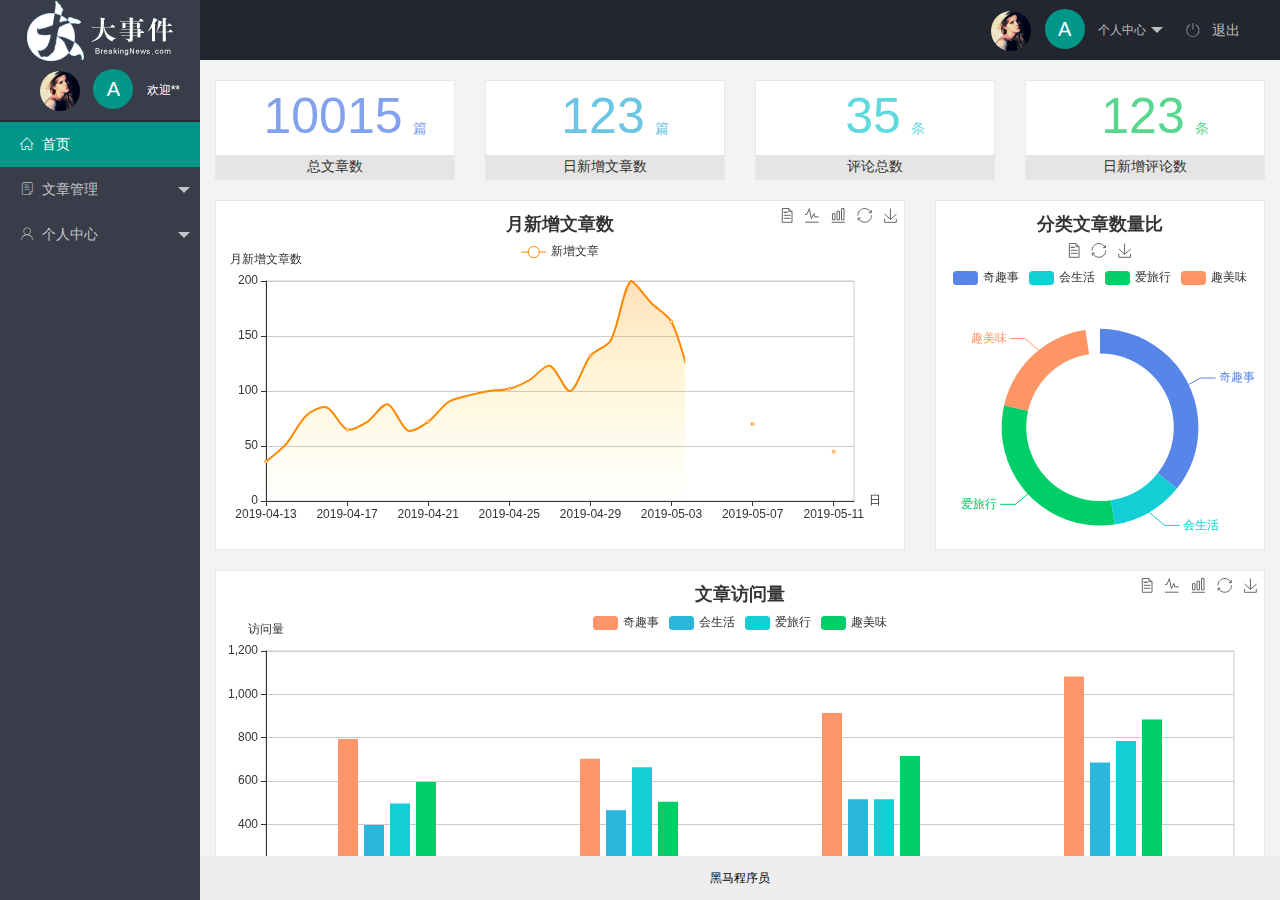
==== commit c3c25cda: "完成个人中心功能开发" ====
--- a/index.html
+++ b/index.html
@@ -24,9 +24,9 @@
               个人中心
             </a>
             <dl class="layui-nav-child">
-              <dd><a href="">基本资料</a></dd>
-              <dd><a href="">更换头像</a></dd>
-              <dd><a href="">重置密码</a></dd>
+              <dd><a a href="/user/user_info.html" target="fm">基本资料</a></dd>
+              <dd><a href="/user/user_avatar.html" target="fm">更换头像</a></dd>
+              <dd><a href="/user/user_pwd.html" target="fm">重置密码</a></dd>
             </dl>
           </li>
           <li class="layui-nav-item" lay-header-event="menuRight" lay-unselect>
@@ -59,9 +59,9 @@
             <li class="layui-nav-item">
               <a href="javascript:;"><span class="iconfont icon-user"></span>个人中心</a>
               <dl class="layui-nav-child">
-                <dd><a href="javascript:;"><i class="layui-icon layui-icon-app"></i>基本资料</a></dd>
-                <dd><a href="javascript:;"><i class="layui-icon layui-icon-app"></i>更换头像</a></dd>
-                <dd><a href=""><i class="layui-icon layui-icon-app"></i>重置密码</a></dd>
+                <dd><a href="/user/user_info.html" target="fm"><i class="layui-icon layui-icon-app"></i>基本资料</a></dd>
+                <dd><a href="/user/user_avatar.html" target="fm"><i class="layui-icon layui-icon-app"></i>更换头像</a></dd>
+                <dd><a href="/user/user_pwd.html" target="fm"><i class="layui-icon layui-icon-app"></i>重置密码</a></dd>
               </dl>
             </li>           
           </ul>
